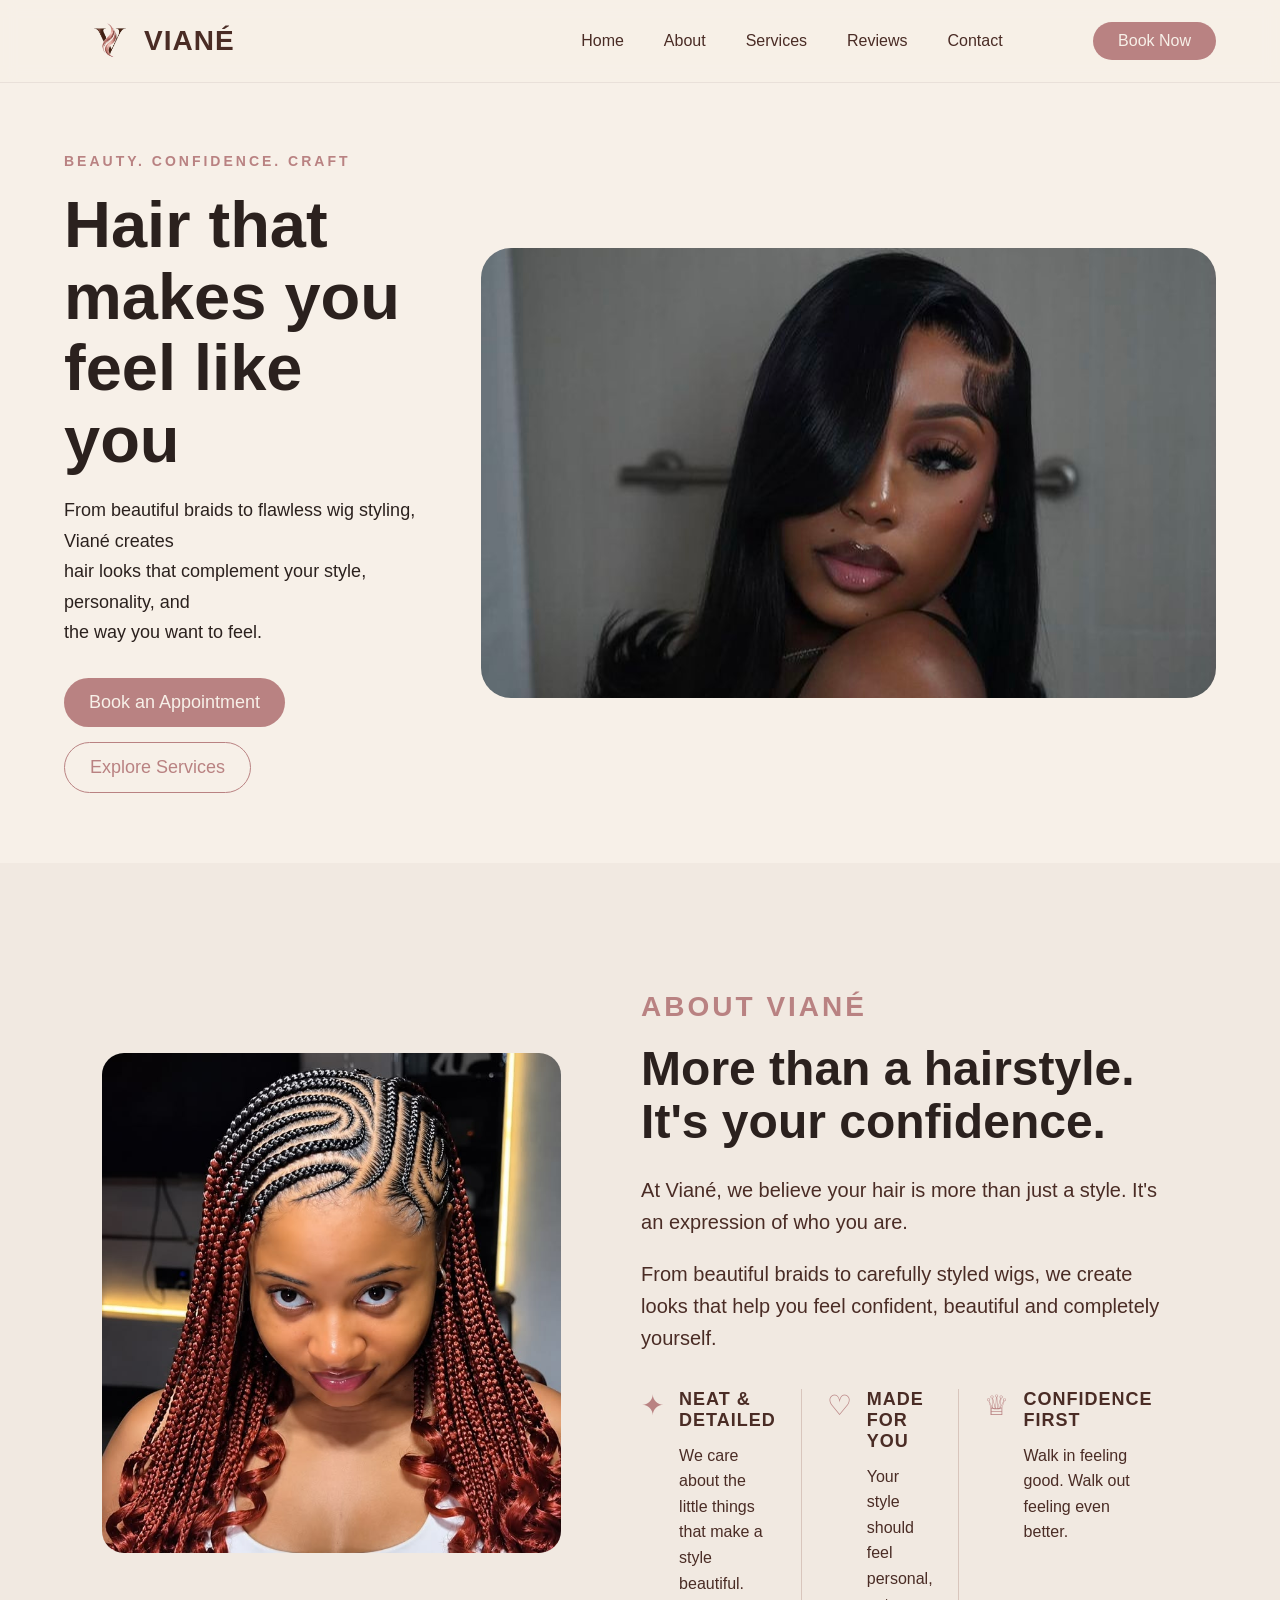
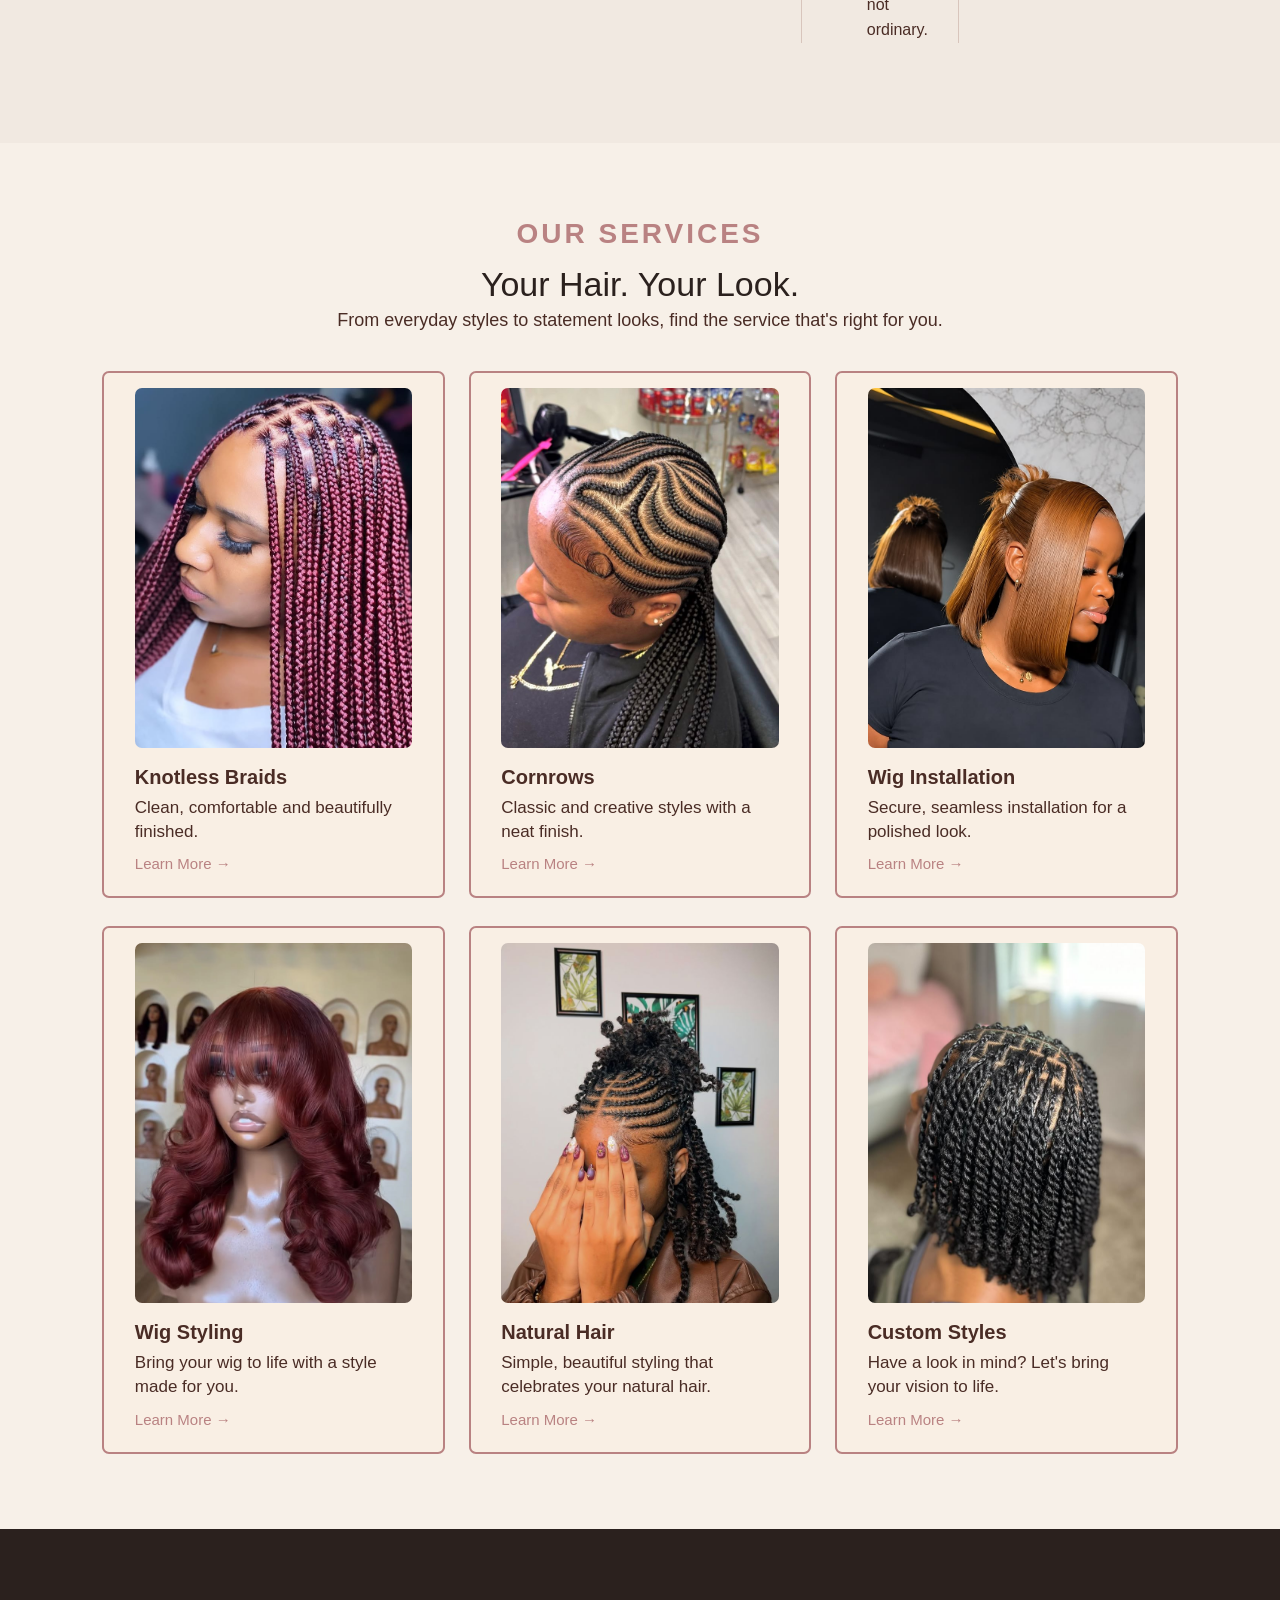
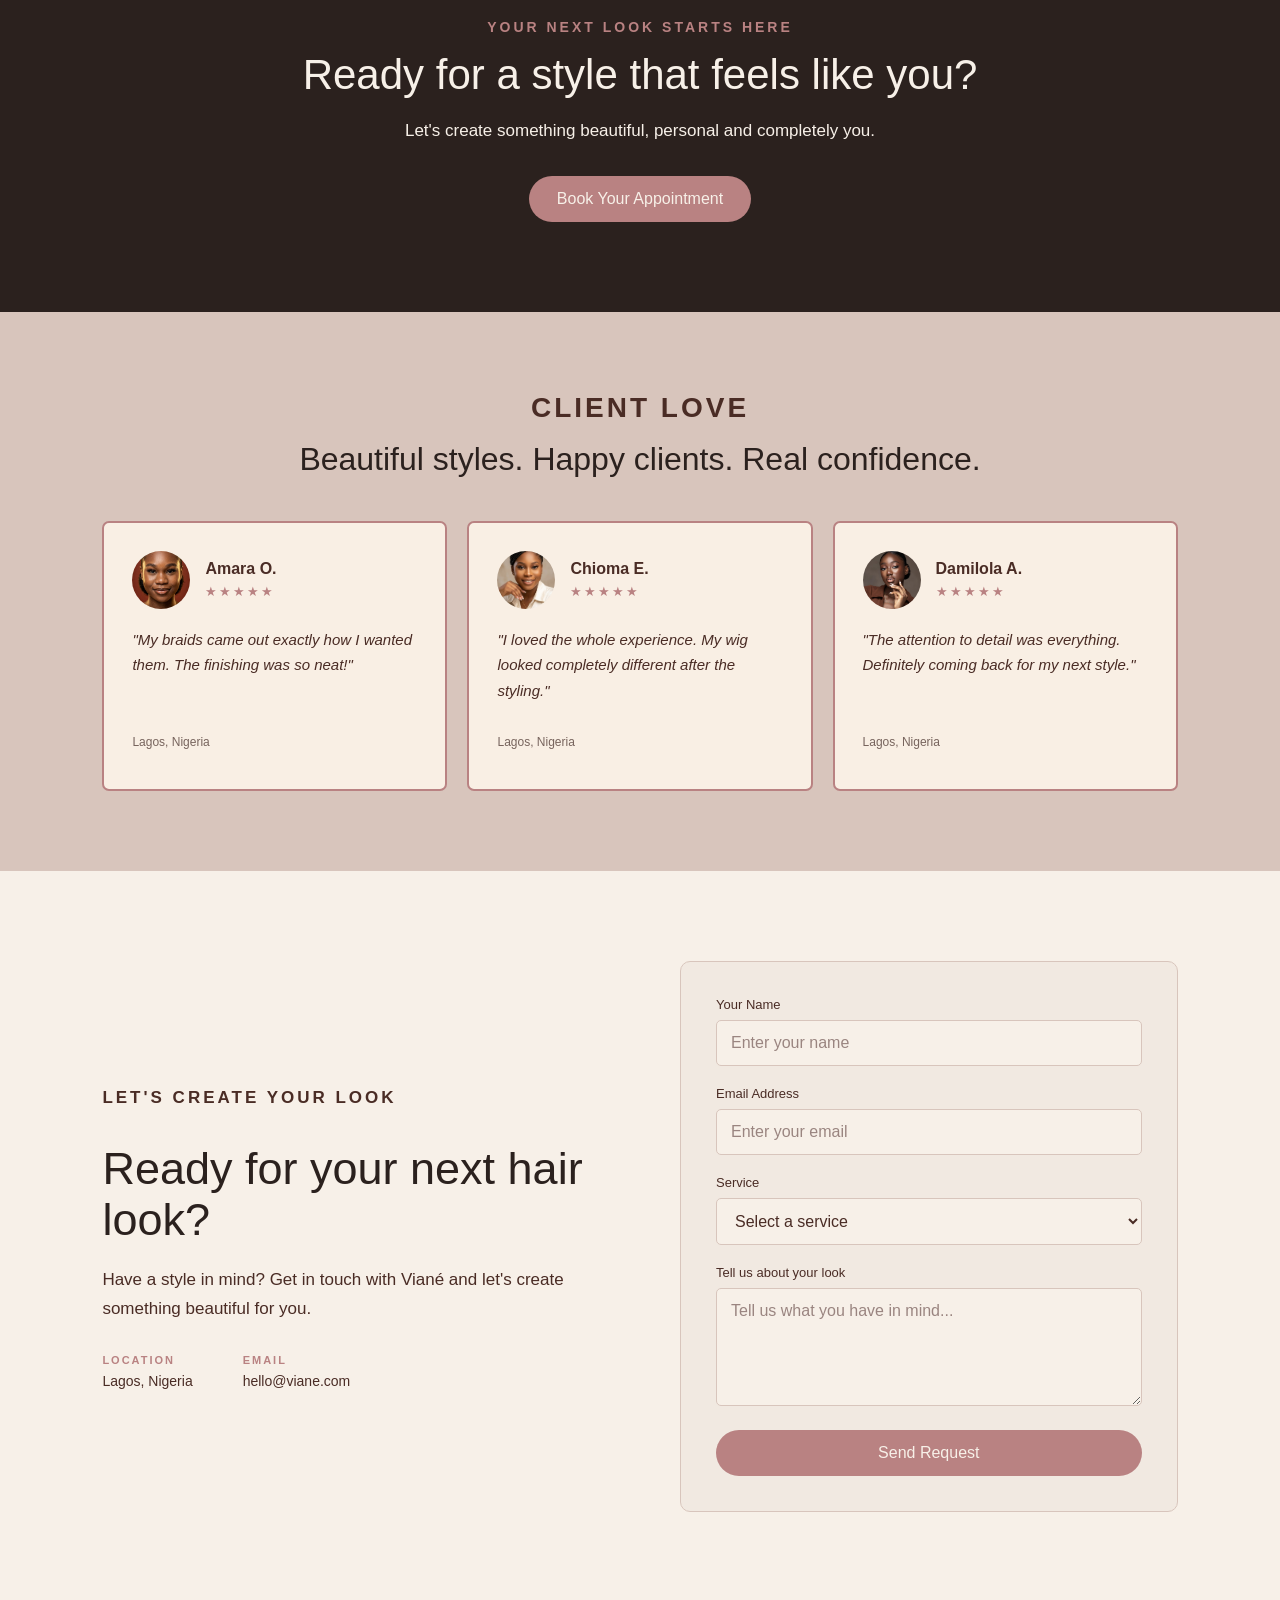
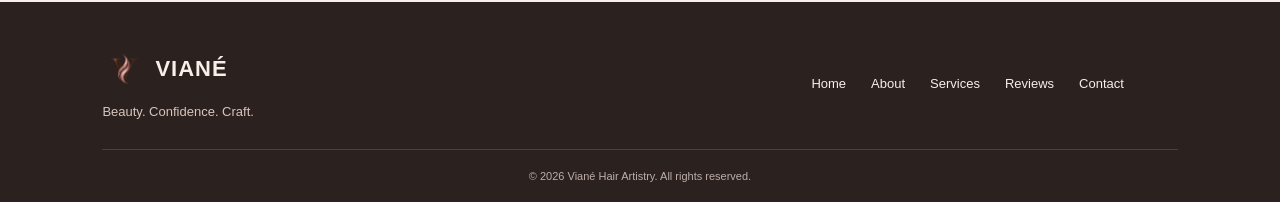
==== Viane_landing_page/index.html @ e3d889e2 "first commit" ====
<!DOCTYPE html>
<html lang="en">

<head>
    <meta charset="UTF-8">
    <meta name="viewport" content="width=device-width, initial-scale=1.0">

    <title>VIANÉ HAIR ARTISTRY</title>

    <link rel="stylesheet" href="style.css">
    <link rel="icon" href="Viane_logo.png" type="image/png">
</head>

<body>

    <!-- ================= HEADER ================= -->

    <header>
        <nav>

            <a href="#home" class="brand">
                <img src="Viane-logo.png" alt="Viané logo">
                <strong id="wordmark">VIANÉ</strong>
            </a>

            <ul class="nav-links">
                <li><a href="#home">Home</a></li>
                <li><a href="#about">About</a></li>
                <li><a href="#services">Services</a></li>
                <li><a href="#reviews">Reviews</a></li>
                <li><a href="#contact">Contact</a></li>
            </ul>

            <a href="#contact" class="Cta">Book Now</a>

        </nav>
    </header>


    <main>

        <!-- ================= HERO ================= -->

        <section id="home" class="hero">

            <div class="hero-content">

                <p class="eyebrow">
                    BEAUTY. CONFIDENCE. CRAFT
                </p>

                <h1>
                    Hair that makes you feel like you
                </h1>

                <p>
                    From beautiful braids to flawless wig styling, Viané creates
                    <br>
                    hair looks that complement your style, personality, and
                    <br>
                    the way you want to feel.
                </p>

                <div class="hero-buttons">

                    <a href="#contact" class="hero-btn">
                        Book an Appointment
                    </a>

                    <a href="#services" class="hero-btn-secondary">
                        Explore Services
                    </a>

                </div>

            </div>


            <div class="hero-image">

                <img
                    src="hero.jpg"
                    alt="Woman with beautifully styled hair"
                >

            </div>

        </section>


        <!-- ================= ABOUT ================= -->

        <section class="about" id="about">

            <div class="about-image">

                <img
                    src="about.jpg"
                    alt="Viané hair styling"
                >

            </div>


            <div class="about-content">

                <p class="about-label">
                    ABOUT VIANÉ
                </p>

                <h2>
                    More than a hairstyle.<br>
                    It's your confidence.
                </h2>

                <p>
                    At Viané, we believe your hair is more than just a style.
                    It's an expression of who you are.
                </p>

                <p>
                    From beautiful braids to carefully styled wigs, we create
                    looks that help you feel confident, beautiful and completely
                    yourself.
                </p>


                <div class="about-features">

                    <div class="about-feature">

                        <div class="feature-icon">
                            ✦
                        </div>

                        <div>
                            <h4>NEAT & DETAILED</h4>

                            <p>
                                We care about the little things that make a style beautiful.
                            </p>
                        </div>

                    </div>


                    <div class="about-feature">

                        <div class="feature-icon">
                            ♡
                        </div>

                        <div>
                            <h4>MADE FOR YOU</h4>

                            <p>
                                Your style should feel personal, not ordinary.
                            </p>
                        </div>

                    </div>


                    <div class="about-feature">

                        <div class="feature-icon">
                            ♕
                        </div>

                        <div>
                            <h4>CONFIDENCE FIRST</h4>

                            <p>
                                Walk in feeling good. Walk out feeling even better.
                            </p>
                        </div>

                    </div>

                </div>

            </div>

        </section>


        <!-- ================= SERVICES ================= -->

        <section class="services" id="services">

            <div class="service-heading">

                <p class="service-label">
                    OUR SERVICES
                </p>

                <h2>
                    Your Hair. Your Look.
                </h2>

                <p>
                    From everyday styles to statement looks, find the service
                    that's right for you.
                </p>

            </div>


            <div class="services-container">


                <!-- KNOTLESS -->

                <article class="service-card">

                    <img
                        src="knotless.jpg"
                        alt="Knotless braids"
                    >

                    <div class="service-content">

                        <h3>
                            Knotless Braids
                        </h3>

                        <p>
                            Clean, comfortable and beautifully finished.
                        </p>

                        <a href="#contact">
                            Learn More →
                        </a>

                    </div>

                </article>


                <!-- CORNROWS -->

                <article class="service-card">

                    <img
                        src="cornrows.jpg"
                        alt="Cornrows"
                    >

                    <div class="service-content">

                        <h3>
                            Cornrows
                        </h3>

                        <p>
                            Classic and creative styles with a neat finish.
                        </p>

                        <a href="#contact">
                            Learn More →
                        </a>

                    </div>

                </article>


                <!-- WIG INSTALLATION -->

                <article class="service-card">

                    <img
                        src="wiginstall.jpg"
                        alt="Wig installation"
                    >

                    <div class="service-content">

                        <h3>
                            Wig Installation
                        </h3>

                        <p>
                            Secure, seamless installation for a polished look.
                        </p>

                        <a href="#contact">
                            Learn More →
                        </a>

                    </div>

                </article>


                <!-- WIG STYLING -->

                <article class="service-card">

                    <img
                        src="wigstyling.jpg"
                        alt="Wig styling"
                    >

                    <div class="service-content">

                        <h3>
                            Wig Styling
                        </h3>

                        <p>
                            Bring your wig to life with a style made for you.
                        </p>

                        <a href="#contact">
                            Learn More →
                        </a>

                    </div>

                </article>


                <!-- NATURAL HAIR -->

                <article class="service-card">

                    <img
                        src="natural-hair.jpg"
                        alt="Natural hair"
                    >

                    <div class="service-content">

                        <h3>
                            Natural Hair
                        </h3>

                        <p>
                            Simple, beautiful styling that celebrates your natural hair.
                        </p>

                        <a href="#contact">
                            Learn More →
                        </a>

                    </div>

                </article>


                <!-- CUSTOM STYLES -->

                <article class="service-card">

                    <img
                        src="custom-styles.jpg"
                        alt="Custom hairstyle"
                    >

                    <div class="service-content">

                        <h3>
                            Custom Styles
                        </h3>

                        <p>
                            Have a look in mind? Let's bring your vision to life.
                        </p>

                        <a href="#contact">
                            Learn More →
                        </a>

                    </div>

                </article>

            </div>

        </section>


        <!-- ================= CTA BANNER ================= -->

        <section class="cta-banner">

            <div class="cta-content">

                <p class="cta-label">
                    YOUR NEXT LOOK STARTS HERE
                </p>

                <h2>
                    Ready for a style that feels like you?
                </h2>

                <p>
                    Let's create something beautiful, personal and completely you.
                </p>

                <a href="#contact" class="cta-banner-btn">
                    Book Your Appointment
                </a>

            </div>

        </section>


        <!-- ================= REVIEWS ================= -->

        <section class="reviews" id="reviews">

            <div class="reviews-heading">

                <p class="reviews-label">
                    CLIENT LOVE
                </p>

                <h2>
                    Beautiful styles. Happy clients. Real confidence.
                </h2>

            </div>


            <div class="reviews-container">


                <!-- REVIEW ONE -->

                <article class="review-card">

                    <div class="review-top">

                        <div class="review-avatar">

                            <img
                                src="amara.jpg"
                                alt="Client portrait"
                            >

                        </div>

                        <div>

                            <h4>
                                Amara O.
                            </h4>

                            <p
                                class="stars"
                                aria-label="5 out of 5 stars"
                            >
                                ★★★★★
                            </p>

                        </div>

                    </div>

                    <blockquote class="review-text">
                        "My braids came out exactly how I wanted them.
                        The finishing was so neat!"
                    </blockquote>

                    <p class="review-location">
                        Lagos, Nigeria
                    </p>

                </article>


                <!-- REVIEW TWO -->

                <article class="review-card">

                    <div class="review-top">

                        <div class="review-avatar">

                            <img
                                src="chioma.jpg"
                                alt="Client portrait"
                            >

                        </div>

                        <div>

                            <h4>
                                Chioma E.
                            </h4>

                            <p
                                class="stars"
                                aria-label="5 out of 5 stars"
                            >
                                ★★★★★
                            </p>

                        </div>

                    </div>

                    <blockquote class="review-text">
                        "I loved the whole experience. My wig looked
                        completely different after the styling."
                    </blockquote>

                    <p class="review-location">
                        Lagos, Nigeria
                    </p>

                </article>


                <!-- REVIEW THREE -->

                <article class="review-card">

                    <div class="review-top">

                        <div class="review-avatar">

                            <img
                                src="damiilola.jpg"
                                alt="Client portrait"
                            >

                        </div>

                        <div>

                            <h4>
                                Damilola A.
                            </h4>

                            <p
                                class="stars"
                                aria-label="5 out of 5 stars"
                            >
                                ★★★★★
                            </p>

                        </div>

                    </div>

                    <blockquote class="review-text">
                        "The attention to detail was everything.
                        Definitely coming back for my next style."
                    </blockquote>

                    <p class="review-location">
                        Lagos, Nigeria
                    </p>

                </article>

            </div>

        </section>


        <!-- ================= CONTACT ================= -->

        <section class="contact" id="contact">

            <div class="contact-container">


                <div class="contact-content">

                    <p class="contact-label">
                        LET'S CREATE YOUR LOOK
                    </p>

                    <h2>
                        Ready for your next hair look?
                    </h2>

                    <p>
                        Have a style in mind? Get in touch with Viané
                        and let's create something beautiful for you.
                    </p>


                    <div class="contact-details">

                        <div>
                            <h4>
                                LOCATION
                            </h4>

                            <p>
                                Lagos, Nigeria
                            </p>
                        </div>


                        <div>
                            <h4>
                                EMAIL
                            </h4>

                            <p>
                                hello@viane.com
                            </p>
                        </div>

                    </div>

                </div>


                <!-- Visual contact form -->

                <form class="contact-form" action="#" method="post">

                    <div class="form-group">

                        <label for="name">
                            Your Name
                        </label>

                        <input
                            type="text"
                            id="name"
                            name="name"
                            placeholder="Enter your name"
                            required
                        >

                    </div>


                    <div class="form-group">

                        <label for="email">
                            Email Address
                        </label>

                        <input
                            type="email"
                            id="email"
                            name="email"
                            placeholder="Enter your email"
                            required
                        >

                    </div>


                    <div class="form-group">

                        <label for="service">
                            Service
                        </label>

                        <select id="service" name="service">

                            <option value="">
                                Select a service
                            </option>

                            <option value="knotless">
                                Knotless Braids
                            </option>

                            <option value="cornrows">
                                Cornrows
                            </option>

                            <option value="wig-installation">
                                Wig Installation
                            </option>

                            <option value="wig-styling">
                                Wig Styling
                            </option>

                            <option value="natural-hair">
                                Natural Hair
                            </option>

                            <option value="custom-styles">
                                Custom Styles
                            </option>

                        </select>

                    </div>


                    <div class="form-group">

                        <label for="message">
                            Tell us about your look
                        </label>

                        <textarea
                            id="message"
                            name="message"
                            rows="5"
                            placeholder="Tell us what you have in mind..."
                        ></textarea>

                    </div>


                    <button type="submit" class="contact-btn">
                        Send Request
                    </button>

                </form>

            </div>

        </section>

    </main>


    <!-- ================= FOOTER ================= -->

    <footer class="site-footer">

        <div class="footer-container">


            <div class="footer-brand">

                <a href="#home">
                    <img
                        src="Viane-logo.png"
                        alt="Viané logo"
                    >

                    <strong>
                        VIANÉ
                    </strong>
                </a>

                <p>
                    Beauty. Confidence. Craft.
                </p>

            </div>


            <nav
                class="footer-navigation"
                aria-label="Footer navigation"
            >

                <ul>

                    <li>
                        <a href="#home">
                            Home
                        </a>
                    </li>

                    <li>
                        <a href="#about">
                            About
                        </a>
                    </li>

                    <li>
                        <a href="#services">
                            Services
                        </a>
                    </li>

                    <li>
                        <a href="#reviews">
                            Reviews
                        </a>
                    </li>

                    <li>
                        <a href="#contact">
                            Contact
                        </a>
                    </li>

                </ul>

            </nav>

        </div>


        <p class="copyright">
            © 2026 Viané Hair Artistry. All rights reserved.
        </p>

    </footer>

</body>

</html>
---- Viane_landing_page/style.css ----
/* =========================================================
   VIANÉ HAIR ARTISTRY
   Main stylesheet
   ========================================================= */


/* ================= ROOT VARIABLES ================= */

:root {

    --primary-color: #2B211E;
    --secondary-color: #B98282;
    --background-color: #F7F0E8;
    --text: #4A2C25;
    --white: #FFFFFF;

    --light-section: #F1E9E1;
    --card-background: #F9EFE4;
    --border-color: #D8C5BC;

}


/* ================= GENERAL ================= */

* {
    box-sizing: border-box;
}

html {
    scroll-behavior: smooth;
}

body {

    margin: 0;

    background-color: var(--background-color);

    color: var(--text);

    font-family: Arial, Helvetica, sans-serif;

    overflow-x: hidden;
}

img {
    max-width: 100%;
}

a {
    transition:
        color 0.3s ease,
        background-color 0.3s ease,
        border-color 0.3s ease,
        transform 0.3s ease;
}

button,
input,
textarea,
select {
    font: inherit;
}


/* ================= HEADER ================= */

header {

    background-color: rgba(247, 240, 232, 0.96);

    position: sticky;

    top: 0;

    z-index: 1000;

    border-bottom: 1px solid rgba(74, 44, 37, 0.08);

    backdrop-filter: blur(8px);
}

nav {

    display: flex;

    align-items: center;

    justify-content: space-between;

    padding: 15px 5%;

    gap: 30px;
}

.brand {

    display: flex;

    flex: 1.5;

    margin-left: 20px;

    align-items: center;

    gap: 8px;

    text-decoration: none;
}

.brand img {

    width: 52px;

    height: auto;

    display: block;
}

#wordmark {

    color: var(--text);

    font-size: 28px;

    letter-spacing: 1px;
}

.nav-links {

    display: flex;

    flex: 2;

    justify-content: center;

    margin: 0;

    padding: 0;

    gap: 40px;

    list-style: none;
}

.nav-links a {

    text-decoration: none;

    color: var(--text);

    font-size: 16px;

    position: relative;
}

/* Small line underneath navigation links */

.nav-links a::after {

    content: "";

    position: absolute;

    left: 0;

    bottom: -6px;

    width: 0;

    height: 1.5px;

    background-color: var(--secondary-color);

    transition: width 0.3s ease;
}

.nav-links a:hover::after {
    width: 100%;
}

.nav-links a:hover {
    color: var(--secondary-color);
}

.Cta {

    padding: 10px 25px;

    border-radius: 20px;

    background-color: var(--secondary-color);

    font-size: 16px;

    color: var(--background-color);

    text-decoration: none;

    white-space: nowrap;
}

.Cta:hover {

    background-color: var(--primary-color);

    transform: translateY(-2px);
}


/* ================= HERO ================= */

.hero {

    display: flex;

    min-height: 65vh;

    align-items: center;

    justify-content: space-between;

    gap: 50px;

    padding: 70px 5%;
}

.hero-content {

    flex: 1;

    max-width: 600px;

    animation: fadeUp 0.9s ease both;
}

.eyebrow {

    color: var(--secondary-color);

    font-size: 14px;

    font-weight: bold;

    letter-spacing: 3px;

    margin: 0 0 20px;
}

.hero h1 {

    color: var(--primary-color);

    font-size: 65px;

    line-height: 1.1;

    margin: 0 0 20px;

    font-weight: 600;
}

.hero-content > p:not(.eyebrow) {

    color: var(--primary-color);

    font-size: 18px;

    line-height: 1.7;

    margin-bottom: 30px;
}

.hero-buttons {

    display: flex;

    gap: 15px;

    font-size: 18px;

    flex-wrap: wrap;
}

.hero-btn {

    padding: 14px 25px;

    background-color: var(--secondary-color);

    color: var(--background-color);

    text-decoration: none;

    border-radius: 30px;
}

.hero-btn:hover {

    background-color: var(--primary-color);

    transform: translateY(-3px);
}

.hero-btn-secondary {

    background-color: transparent;

    text-decoration: none;

    color: var(--secondary-color);

    border: 1.5px solid var(--secondary-color);

    padding: 14px 25px;

    border-radius: 30px;
}

.hero-btn-secondary:hover {

    background-color: var(--secondary-color);

    color: var(--background-color);

    transform: translateY(-3px);
}

.hero-image {

    display: flex;

    flex: 2;

    justify-content: center;

    animation: fadeIn 1s ease both;
}

.hero-image img {

    display: block;

    width: 100%;

    max-width: 750px;

    height: 450px;

    object-fit: cover;

    border-radius: 30px;

    transition: transform 0.5s ease;
}

.hero-image img:hover {
    transform: scale(1.015);
}


/* ================= ABOUT ================= */

.about {

    display: flex;

    align-items: center;

    gap: 80px;

    padding: 100px 8%;

    background-color: var(--light-section);
}

.about-image {

    flex: 1;

    animation: fadeLeft 0.9s ease both;
}

.about-content {

    flex: 1;

    animation: fadeRight 0.9s ease both;
}

.about-image img {

    width: 100%;

    height: 500px;

    border-radius: 22px;

    object-fit: cover;

    object-position: center 12%;

    display: block;
}

.about-label {

    color: var(--secondary-color);

    font-size: 28px;

    letter-spacing: 3px;

    font-weight: 600;

    margin-bottom: 20px;
}

.about-content h2 {

    color: var(--primary-color);

    font-size: 48px;

    line-height: 1.1;

    margin: 0 0 25px;
}

.about-content p:not(.about-label) {

    color: var(--text);

    font-size: 20px;

    line-height: 1.6;

    margin-bottom: 18px;

    max-width: 520px;
}

.about-features {

    display: flex;

    margin-top: 35px;
}

.about-feature {

    flex: 1;

    display: flex;

    gap: 15px;

    padding: 0 25px;

    border-left: 1px solid var(--border-color);
}

.about-feature:first-child {

    border-left: none;

    padding-left: 0;
}

.feature-icon {

    color: var(--secondary-color);

    font-size: 28px;

    flex-shrink: 0;
}

.about-feature h4 {

    color: var(--text);

    font-size: 18px;

    letter-spacing: 1px;

    margin: 0 0 12px;
}

.about-feature p {

    font-size: 16px !important;

    line-height: 1.6 !important;

    margin: 0 !important;
}


/* ================= SERVICES ================= */

.services {

    padding: 75px 8%;

    background-color: var(--background-color);
}

.service-heading {

    margin-bottom: 20px;

    text-align: center;
}

.service-label {

    color: var(--secondary-color);

    font-size: 28px;

    letter-spacing: 3px;

    font-weight: 600;

    margin: 0 0 15px;
}

.service-heading h2 {

    color: var(--primary-color);

    font-size: 34px;

    font-weight: 400;

    margin: 5px 0 6px;
}

.service-heading > p:last-child {

    color: var(--text);

    font-size: 18px;

    margin: 0 0 5px;
}

.services-container {

    display: grid;

    grid-template-columns: repeat(3, 1fr);

    gap: 28px 24px;

    margin-top: 40px;
}

.service-card {

    display: flex;

    flex-direction: column;

    align-items: center;

    gap: 18px;

    padding: 15px;

    min-height: 20vh;

    border: 2px solid var(--secondary-color);

    border-radius: 7px;

    background-color: var(--card-background);

    transition:
        transform 0.35s ease,
        box-shadow 0.35s ease;
}

.service-card:hover {

    transform: translateY(-7px);

    box-shadow: 0 15px 30px rgba(74, 44, 37, 0.10);
}

.service-card img {

    width: 90%;

    height: 40vh;

    object-fit: cover;

    border-radius: 7px;

    flex-shrink: 0;

    transition: transform 0.4s ease;
}

.service-card:hover img {
    transform: scale(1.02);
}

.service-content {

    flex: 1;

    width: 90%;

    padding-bottom: 8px;
}

.service-content h3 {

    color: var(--text);

    font-size: 20px;

    margin: 0 0 7px;
}

.service-content p {

    color: var(--text);

    font-size: 17px;

    line-height: 1.4;

    margin: 0 0 12px;
}

.service-content a {

    color: var(--secondary-color);

    font-size: 15px;

    text-decoration: none;
}

.service-content a:hover {

    color: var(--primary-color);

    padding-left: 4px;
}


/* ================= CTA BANNER ================= */

.cta-banner {

    padding: 90px 8%;

    background-color: var(--primary-color);

    text-align: center;

    color: var(--background-color);
}

.cta-content {

    max-width: 750px;

    margin: auto;

    animation: fadeUp 0.8s ease both;
}

.cta-label {

    color: var(--secondary-color);

    font-size: 14px;

    font-weight: 600;

    letter-spacing: 3px;

    margin: 0 0 15px;
}

.cta-banner h2 {

    font-size: 42px;

    line-height: 1.2;

    font-weight: 400;

    margin: 0 0 15px;
}

.cta-banner p:not(.cta-label) {

    font-size: 17px;

    line-height: 1.7;

    margin-bottom: 30px;
}

.cta-banner-btn {

    display: inline-block;

    padding: 14px 28px;

    border-radius: 30px;

    background-color: var(--secondary-color);

    color: var(--background-color);

    text-decoration: none;
}

.cta-banner-btn:hover {

    background-color: var(--background-color);

    color: var(--primary-color);

    transform: translateY(-3px);
}


/* ================= REVIEWS ================= */

.reviews {

    padding: 80px 8%;

    background-color: #D8C5BC;
}

.reviews-heading {

    margin-bottom: 20px;

    text-align: center;
}

.reviews-label {

    color: var(--text);

    font-size: 28px;

    letter-spacing: 3px;

    font-weight: 600;

    margin: 0 0 15px;
}

.reviews-heading h2 {

    color: var(--primary-color);

    font-size: 32px;

    font-weight: 400;

    margin: 5px auto;

    max-width: 700px;

    line-height: 1.3;
}

.reviews-container {

    display: grid;

    grid-template-columns: repeat(3, 1fr);

    gap: 28px 20px;

    margin-top: 40px;
}

.review-card {

    display: flex;

    flex-direction: column;

    padding: 28px;

    min-height: 270px;

    border: 2px solid var(--secondary-color);

    border-radius: 7px;

    background-color: var(--card-background);

    transition:
        transform 0.35s ease,
        box-shadow 0.35s ease;
}

.review-card:hover {

    transform: translateY(-6px);

    box-shadow: 0 15px 30px rgba(74, 44, 37, 0.10);
}

.review-top {

    display: flex;

    align-items: center;

    gap: 15px;

    margin-bottom: 18px;
}

.review-avatar img {

    width: 58px;

    height: 58px;

    border-radius: 50%;

    object-fit: cover;

    display: block;
}

.review-top h4 {

    margin: 0 0 6px;

    color: var(--text);

    font-size: 16px;
}

.stars {

    color: var(--secondary-color);

    font-size: 13px;

    letter-spacing: 2px;

    margin: 0;
}

.review-text {

    color: var(--text);

    font-size: 15px;

    line-height: 1.7;

    margin: 0 0 20px;

    font-style: italic;
}

.review-location {

    color: #77645D;

    font-size: 12px;

    margin-top: auto;
}


/* ================= CONTACT ================= */

.contact {

    padding: 90px 8%;

    background-color: var(--background-color);
}

.contact-container {

    display: grid;

    grid-template-columns: 1fr 1fr;

    gap: 80px;

    align-items: center;

    max-width: 1200px;

    margin: 0 auto;
}

.contact-content {

    animation: fadeLeft 0.8s ease both;
}

.contact-label {

    color: var(--secondary-color);

    font-size: 14px;

    letter-spacing: 3px;

    font-weight: 600;

    margin: 0 0 15px;
}

.contact-content h2 {

    color: var(--primary-color);

    font-size: 45px;

    line-height: 1.15;

    font-weight: 400;

    margin: 0 0 20px;
}

.contact-content > p {

    color: var(--text);

    font-size: 17px;

    line-height: 1.7;

    max-width: 500px;

    margin-bottom: 30px;
}

.contact-details {

    display: flex;

    gap: 50px;

    margin-top: 30px;
}

.contact-details h4 {

    color: var(--secondary-color);

    font-size: 11px;

    letter-spacing: 2px;

    margin: 0 0 7px;
}

.contact-details p {

    color: var(--text);

    font-size: 14px;

    margin: 0;
}


/* ================= CONTACT FORM ================= */

.contact-form {

    padding: 35px;

    background-color: var(--light-section);

    border: 1px solid var(--border-color);

    border-radius: 10px;

    animation: fadeRight 0.8s ease both;
}

.form-group {

    margin-bottom: 20px;
}

.form-group label {

    display: block;

    color: var(--text);

    font-size: 13px;

    margin-bottom: 8px;
}

.form-group input,
.form-group select,
.form-group textarea {

    width: 100%;

    padding: 13px 14px;

    border: 1px solid var(--border-color);

    border-radius: 5px;

    background-color: var(--background-color);

    color: var(--text);

    outline: none;

    transition:
        border-color 0.3s ease,
        box-shadow 0.3s ease;

    resize: vertical;
}

.form-group input:focus,
.form-group select:focus,
.form-group textarea:focus {

    border-color: var(--secondary-color);

    box-shadow: 0 0 0 3px rgba(185, 130, 130, 0.15);
}

.form-group input::placeholder,
.form-group textarea::placeholder {

    color: #9A8580;
}

.contact-btn {

    width: 100%;

    padding: 14px;

    border: none;

    border-radius: 25px;

    background-color: var(--secondary-color);

    color: var(--background-color);

    cursor: pointer;

    transition:
        background-color 0.3s ease,
        transform 0.3s ease;
}

.contact-btn:hover {

    background-color: var(--primary-color);

    transform: translateY(-2px);
}


/* ================= FOOTER ================= */

.site-footer {

    padding: 45px 8% 20px;

    background-color: var(--primary-color);

    color: var(--background-color);
}

.footer-container {

    display: flex;

    justify-content: space-between;

    align-items: center;

    gap: 40px;

    padding-bottom: 30px;

    border-bottom: 1px solid rgba(247, 240, 232, 0.15);
}

.footer-brand > a {

    display: flex;

    align-items: center;

    gap: 8px;

    text-decoration: none;
}

.footer-brand img {

    width: 45px;

    height: auto;
}

.footer-brand strong {

    color: var(--background-color);

    font-size: 22px;

    letter-spacing: 1px;
}

.footer-brand p {

    color: #D8C5BC;

    font-size: 13px;

    margin: 12px 0 0;
}

.footer-navigation ul {

    display: flex;

    gap: 25px;

    list-style: none;

    margin: 0;

    padding: 0;
}

.footer-navigation a {

    color: var(--background-color);

    text-decoration: none;

    font-size: 13px;
}

.footer-navigation a:hover {

    color: var(--secondary-color);
}

.copyright {

    text-align: center;

    color: #BDAEA8;

    font-size: 11px;

    margin: 20px 0 0;
}


/* ================= ANIMATIONS ================= */

@keyframes fadeUp {

    from {

        opacity: 0;

        transform: translateY(25px);
    }

    to {

        opacity: 1;

        transform: translateY(0);
    }
}

@keyframes fadeIn {

    from {

        opacity: 0;
    }

    to {

        opacity: 1;
    }
}

@keyframes fadeLeft {

    from {

        opacity: 0;

        transform: translateX(-30px);
    }

    to {

        opacity: 1;

        transform: translateX(0);
    }
}

@keyframes fadeRight {

    from {

        opacity: 0;

        transform: translateX(30px);
    }

    to {

        opacity: 1;

        transform: translateX(0);
    }
}


/* ================= TABLET ================= */

@media (max-width: 1000px) {

    nav {
        gap: 20px;
    }

    .brand {
        margin-left: 0;
    }

    .nav-links {
        gap: 20px;
    }

    .nav-links a {
        font-size: 14px;
    }

    .Cta {
        padding: 9px 17px;
        font-size: 14px;
    }

    .hero {
        gap: 30px;
    }

    .hero h1 {
        font-size: 48px;
    }

    .hero-content > p:not(.eyebrow) {
        font-size: 16px;
    }

    .about {
        gap: 45px;
        padding: 75px 6%;
    }

    .about-content h2 {
        font-size: 38px;
    }

    .about-content p:not(.about-label) {
        font-size: 16px;
    }

    .about-features {
        flex-direction: column;
        gap: 20px;
    }

    .about-feature {
        border-left: none;
        padding: 0;
    }

    .services,
    .reviews,
    .contact {
        padding-left: 6%;
        padding-right: 6%;
    }

    .services-container {
        grid-template-columns: repeat(2, 1fr);
    }

    .reviews-container {
        grid-template-columns: repeat(2, 1fr);
    }

    .contact-container {
        gap: 45px;
    }

    .contact-content h2 {
        font-size: 38px;
    }

}


/* ================= MOBILE ================= */

@media (max-width: 700px) {

    /* HEADER */

    header {
        position: relative;
    }

    nav {

        flex-wrap: wrap;

        justify-content: center;

        padding: 15px 5%;
    }

    .brand {

        flex: initial;

        margin: 0;

        width: 100%;

        justify-content: center;
    }

    .brand img {
        width: 42px;
    }

    #wordmark {
        font-size: 24px;
    }

    .nav-links {

        order: 3;

        flex: initial;

        width: 100%;

        justify-content: center;

        flex-wrap: wrap;

        gap: 15px 22px;
    }

    .nav-links a {
        font-size: 13px;
    }

    .Cta {
        position: absolute;

        right: 5%;

        top: 15px;

        padding: 8px 14px;

        font-size: 12px;
    }


    /* HERO */

    .hero {

        flex-direction: column;

        align-items: stretch;

        padding: 55px 6%;

        gap: 40px;

        text-align: center;
    }

    .hero-content {
        max-width: none;
    }

    .eyebrow {
        font-size: 11px;
        letter-spacing: 2px;
    }

    .hero h1 {
        font-size: 42px;
    }

    .hero-content > p:not(.eyebrow) {
        font-size: 15px;
    }

    .hero-content > p br {
        display: none;
    }

    .hero-buttons {
        justify-content: center;
    }

    .hero-btn,
    .hero-btn-secondary {
        padding: 12px 18px;

        font-size: 14px;
    }

    .hero-image img {
        height: 380px;

        border-radius: 20px;
    }


    /* ABOUT */

    .about {

        flex-direction: column;

        gap: 45px;

        padding: 70px 6%;

        align-items: stretch;
    }

    .about-image img {
        height: 400px;
    }

    .about-label {
        font-size: 18px;

        letter-spacing: 2px;
    }

    .about-content h2 {
        font-size: 36px;
    }

    .about-content p:not(.about-label) {
        font-size: 16px;
    }

    .about-features {
        gap: 25px;
    }

    .about-feature h4 {
        font-size: 14px;
    }

    .about-feature p {
        font-size: 14px !important;
    }


    /* SERVICES */

    .services {

        padding: 65px 6%;
    }

    .service-label {
        font-size: 18px;

        letter-spacing: 2px;
    }

    .service-heading h2 {
        font-size: 30px;
    }

    .service-heading > p:last-child {
        font-size: 15px;

        line-height: 1.6;
    }

    .services-container {

        grid-template-columns: 1fr;

        gap: 20px;

        margin-top: 30px;
    }

    .service-card img {

        width: 100%;

        height: 260px;
    }

    .service-content {
        width: 100%;
    }

    .service-content h3 {
        font-size: 19px;
    }

    .service-content p {
        font-size: 15px;
    }


    /* CTA */

    .cta-banner {

        padding: 70px 6%;
    }

    .cta-banner h2 {
        font-size: 32px;
    }

    .cta-banner p:not(.cta-label) {
        font-size: 15px;
    }


    /* REVIEWS */

    .reviews {

        padding: 70px 6%;
    }

    .reviews-label {
        font-size: 18px;

        letter-spacing: 2px;
    }

    .reviews-heading h2 {
        font-size: 27px;
    }

    .reviews-container {

        grid-template-columns: 1fr;

        gap: 20px;

        margin-top: 30px;
    }

    .review-card {
        min-height: auto;

        padding: 25px;
    }


    /* CONTACT */

    .contact {

        padding: 70px 6%;
    }

    .contact-container {

        grid-template-columns: 1fr;

        gap: 45px;
    }

    .contact-content h2 {
        font-size: 36px;
    }

    .contact-content > p {
        font-size: 15px;
    }

    .contact-details {

        flex-direction: column;

        gap: 20px;
    }

    .contact-form {
        padding: 25px;
    }


    /* FOOTER */

    .site-footer {

        padding: 40px 6% 20px;
    }

    .footer-container {

        flex-direction: column;

        align-items: center;

        text-align: center;
    }

    .footer-navigation ul {

        flex-wrap: wrap;

        justify-content: center;

        gap: 15px 20px;
    }

}


/* ================= SMALL MOBILE ================= */

@media (max-width: 480px) {

    .Cta {
        display: none;
    }

    .nav-links {
        gap: 12px 15px;
    }

    .hero {
        padding-top: 45px;
    }

    .hero h1 {
        font-size: 36px;
    }

    .hero-buttons {

        flex-direction: column;

        align-items: stretch;
    }

    .hero-btn,
    .hero-btn-secondary {
        text-align: center;
    }

    .hero-image img {
        height: 330px;
    }

    .about-content h2 {
        font-size: 31px;
    }

    .about-image img {
        height: 340px;
    }

    .cta-banner h2 {
        font-size: 29px;
    }

    .contact-content h2 {
        font-size: 32px;
    }

}


/* ================= REDUCED MOTION ================= */

@media (prefers-reduced-motion: reduce) {

    html {
        scroll-behavior: auto;
    }

    *,
    *::before,
    *::after {

        animation-duration: 0.01ms !important;

        animation-iteration-count: 1 !important;

        transition-duration: 0.01ms !important;

        scroll-behavior: auto !important;
    }

}
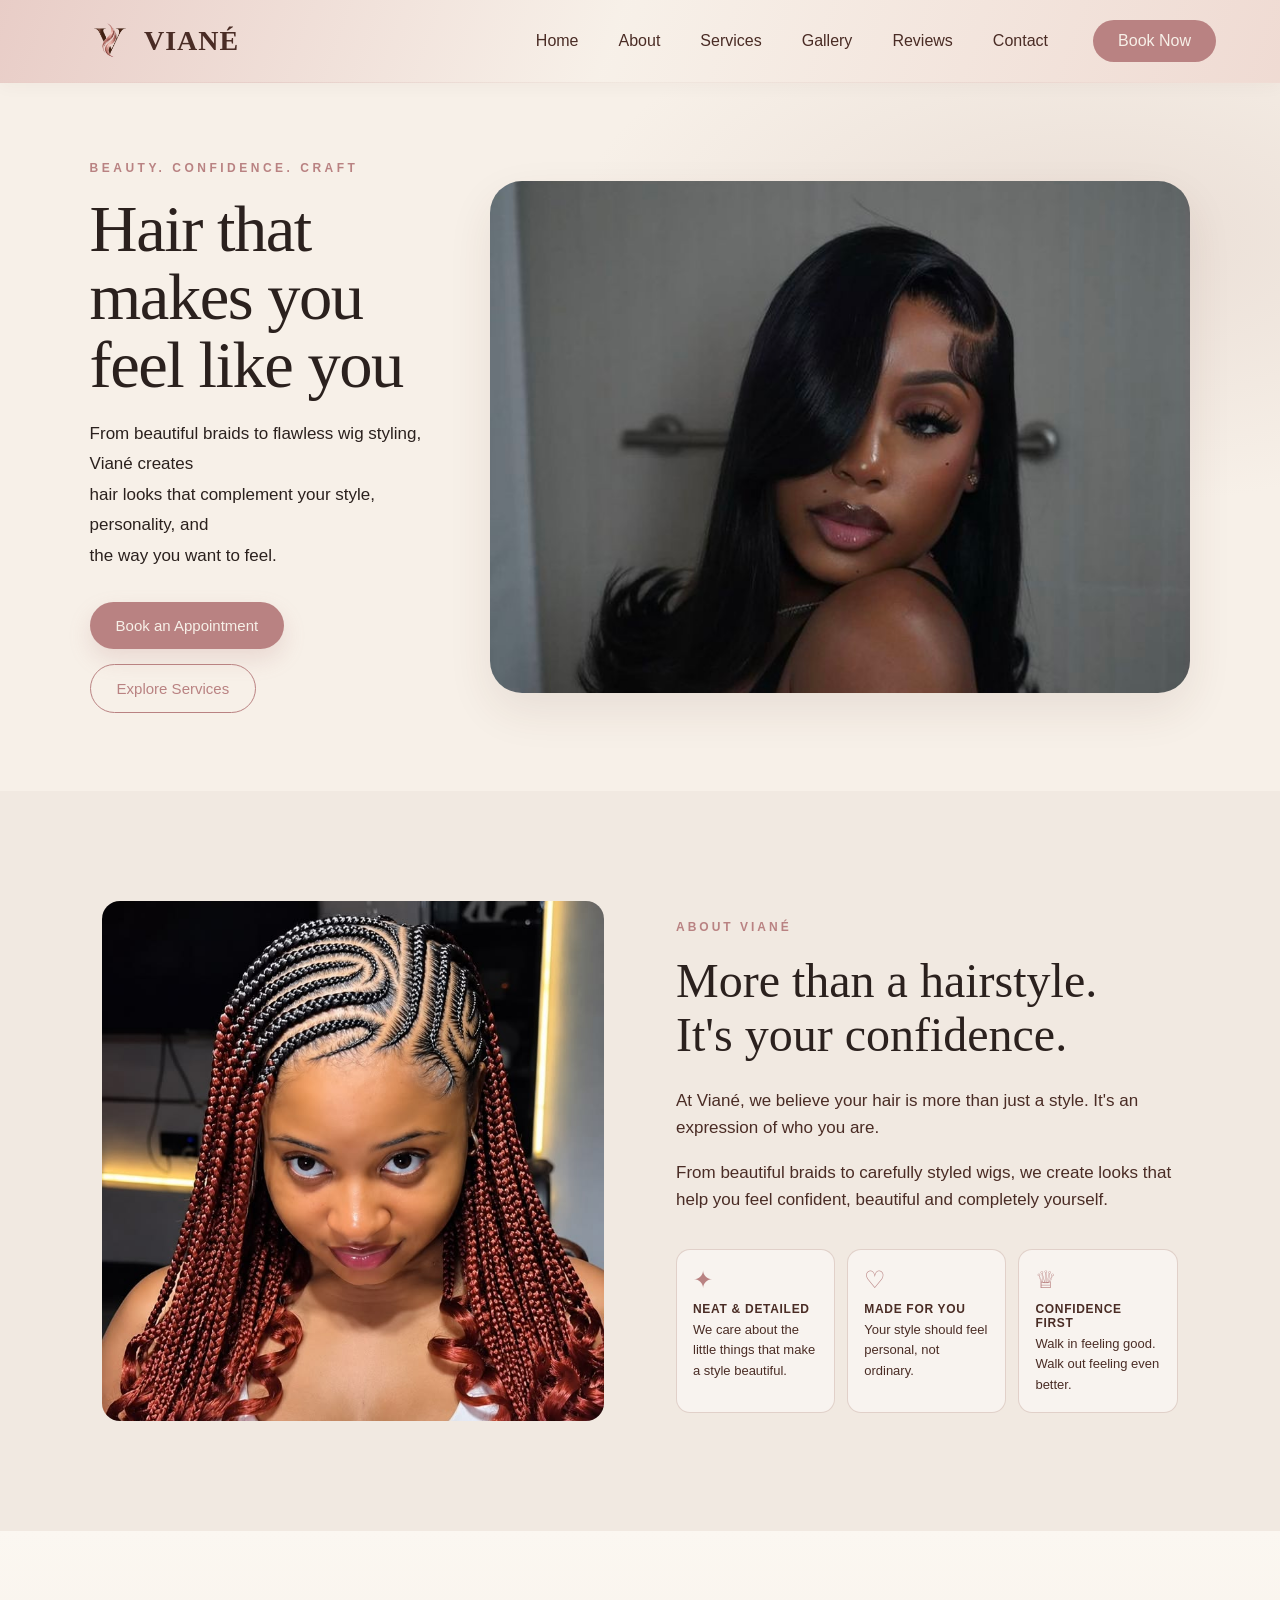
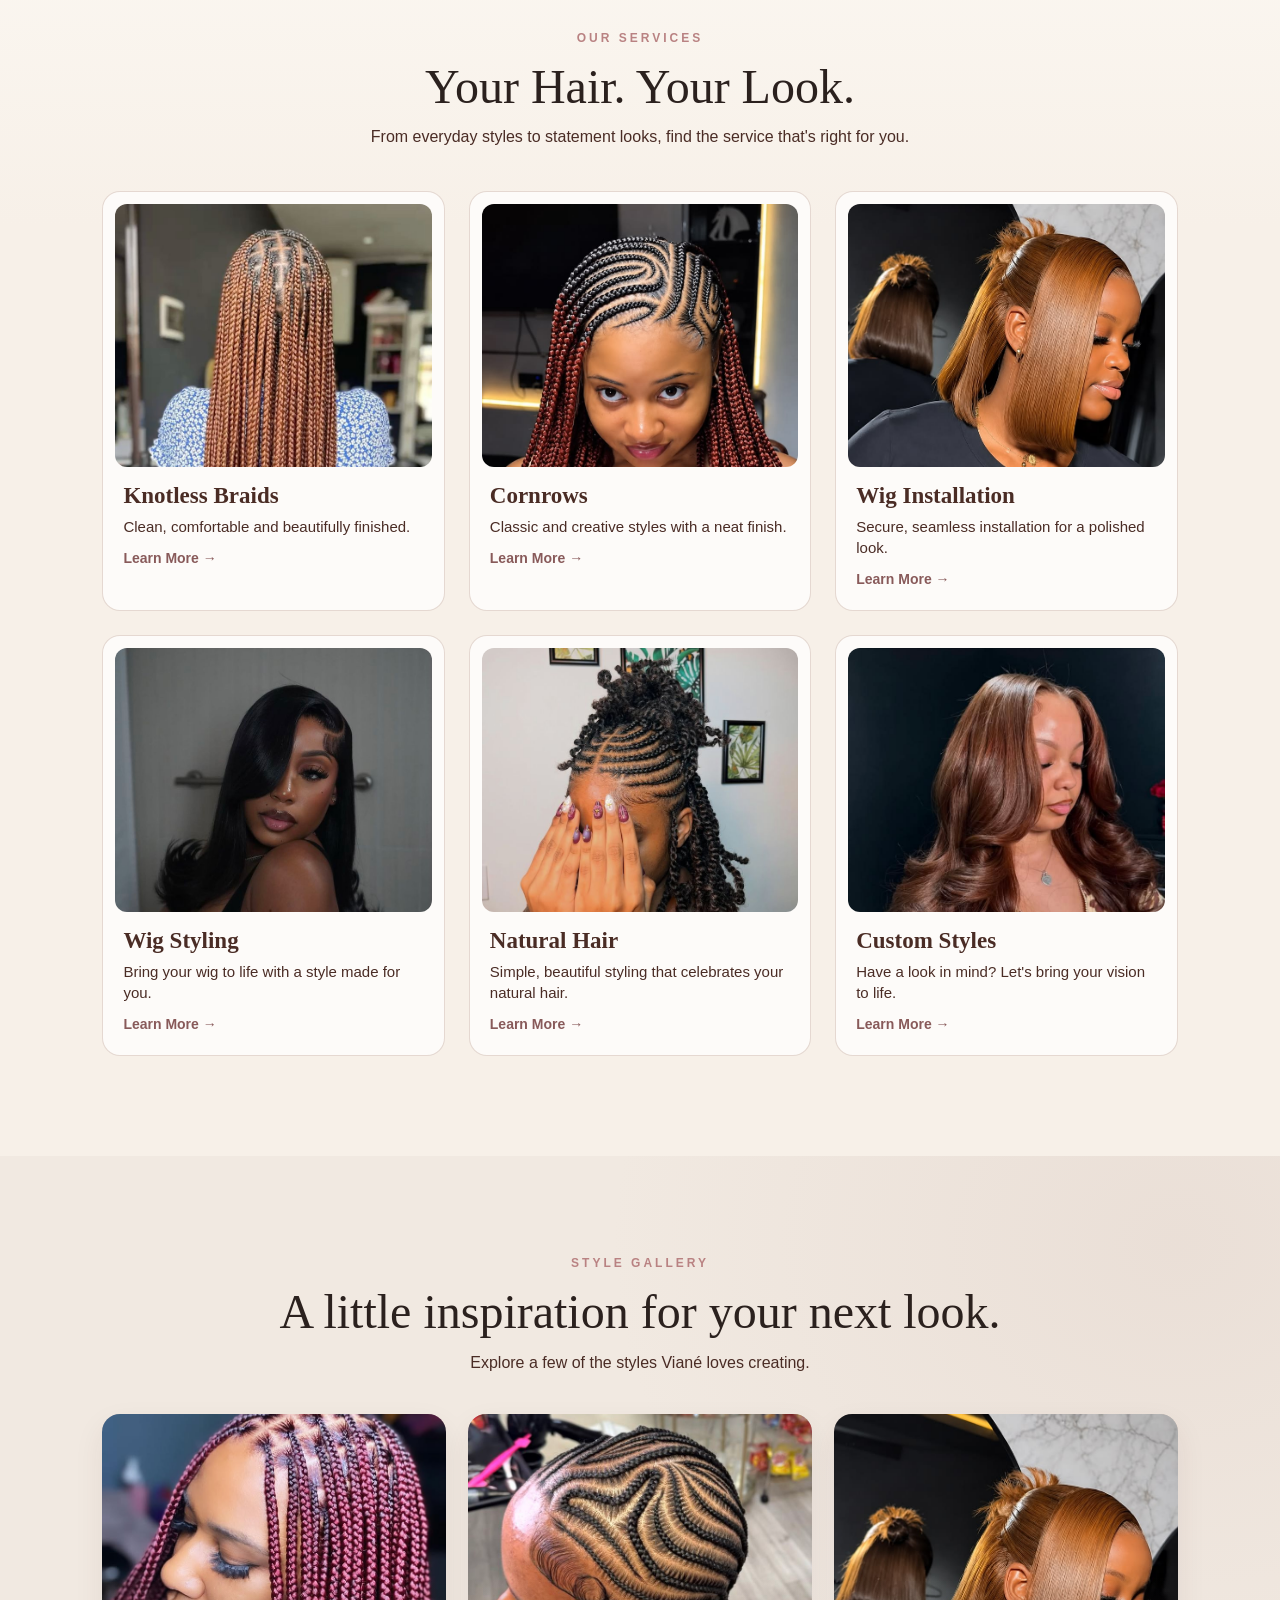
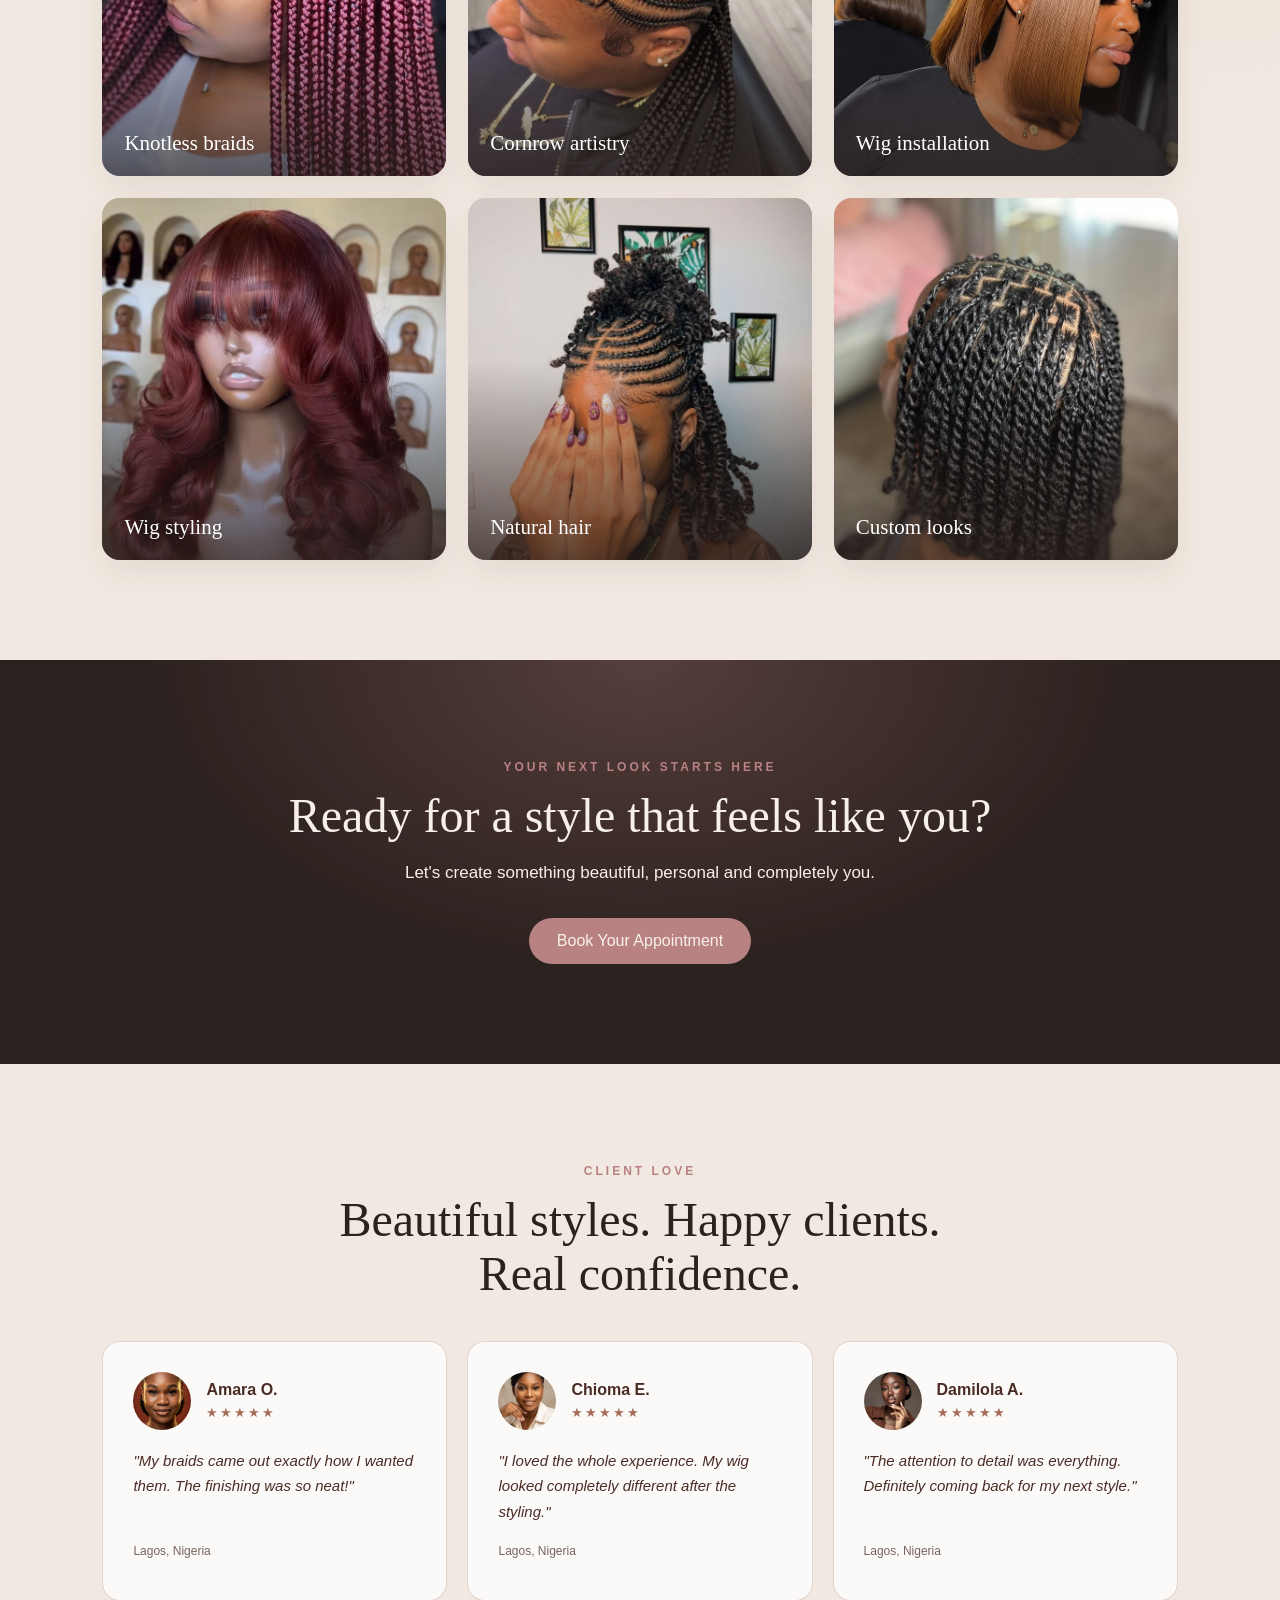
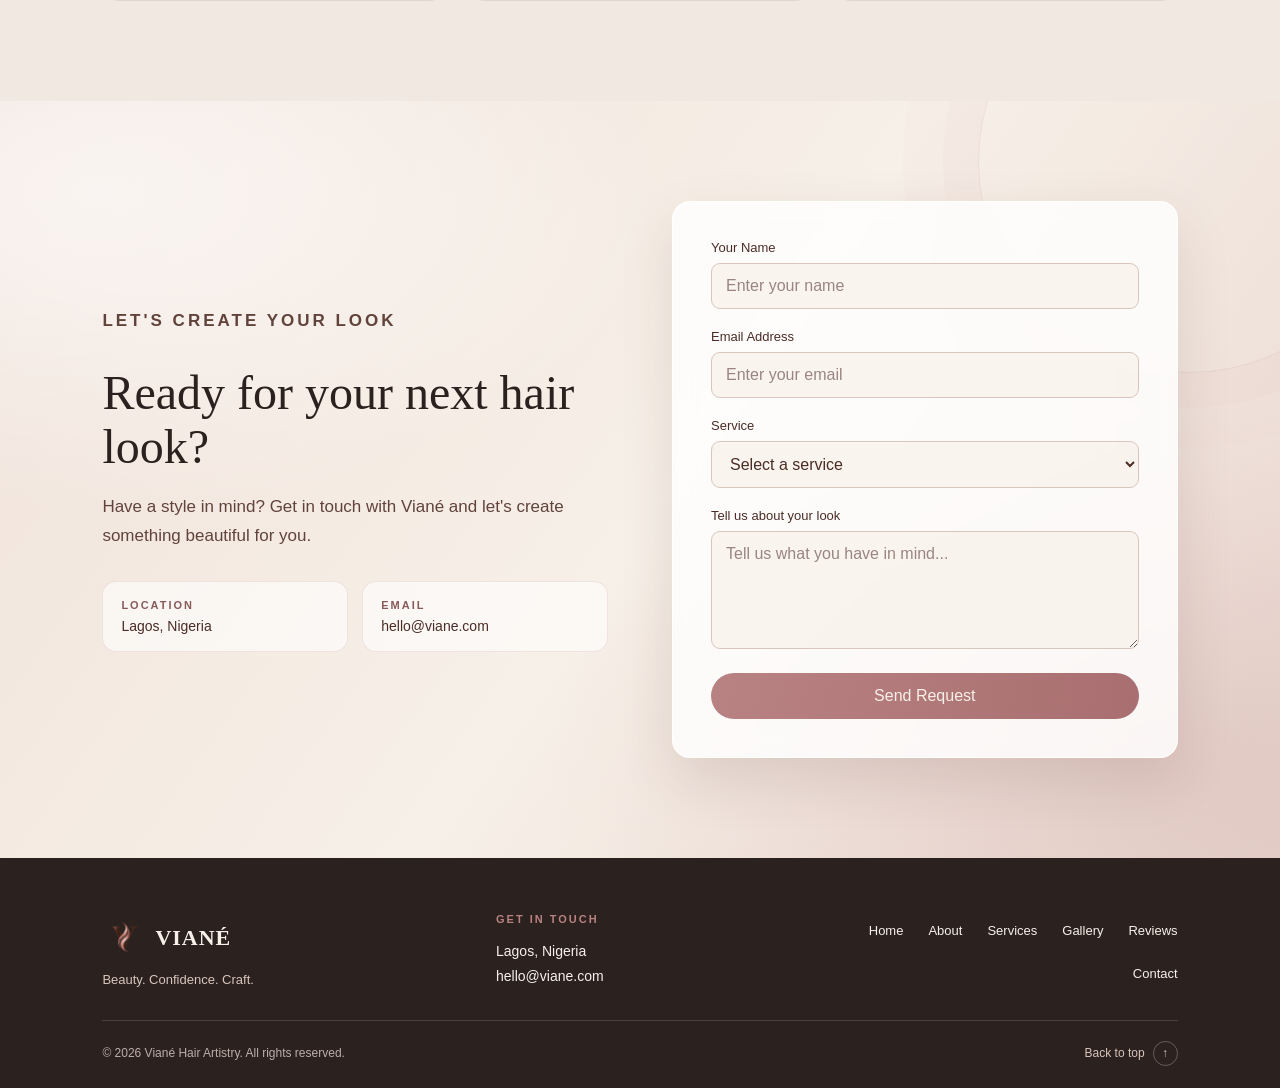
==== commit 7d69d77a: "improved the UI of the page and added a gallery section" ====
--- a/Viane_landing_page/index.html
+++ b/Viane_landing_page/index.html
@@ -8,7 +8,7 @@
     <title>VIANÉ HAIR ARTISTRY</title>
 
     <link rel="stylesheet" href="style.css">
-    <link rel="icon" href="Viane_logo.png" type="image/png">
+    <link rel="icon" href="images/Viane_logo.png" type="image/png">
 </head>
 
 <body>
@@ -17,9 +17,12 @@
 
     <header>
         <nav>
-
+            <!--Mobile hamburger button-->
+            <button class="menu-toggle" aria-label="Open navigation menu" aria-expanded="false">
+                ☰
+            </button>
             <a href="#home" class="brand">
-                <img src="Viane-logo.png" alt="Viané logo">
+                <img src="images/Viane-logo.png" alt="Viané logo">
                 <strong id="wordmark">VIANÉ</strong>
             </a>
 
@@ -27,6 +30,7 @@
                 <li><a href="#home">Home</a></li>
                 <li><a href="#about">About</a></li>
                 <li><a href="#services">Services</a></li>
+                <li><a href="#gallery">Gallery</a></li>
                 <li><a href="#reviews">Reviews</a></li>
                 <li><a href="#contact">Contact</a></li>
             </ul>
@@ -79,7 +83,7 @@
             <div class="hero-image">
 
                 <img
-                    src="hero.jpg"
+                    src="images/hero.jpg"
                     alt="Woman with beautifully styled hair"
                 >
 
@@ -87,7 +91,6 @@
 
         </section>
 
-
         <!-- ================= ABOUT ================= -->
 
         <section class="about" id="about">
@@ -95,7 +98,7 @@
             <div class="about-image">
 
                 <img
-                    src="about.jpg"
+                    src="images/about.jpg"
                     alt="Viané hair styling"
                 >
 
@@ -214,8 +217,8 @@
                 <article class="service-card">
 
                     <img
-                        src="knotless.jpg"
-                        alt="Knotless braids"
+                        src="images/medium knotless braids.jpg"
+                        alt="Long copper knotless braids"
                     >
 
                     <div class="service-content">
@@ -242,8 +245,8 @@
                 <article class="service-card">
 
                     <img
-                        src="cornrows.jpg"
-                        alt="Cornrows"
+                        src="images/about.jpg"
+                        alt="Cornrows with long red braids"
                     >
 
                     <div class="service-content">
@@ -270,8 +273,8 @@
                 <article class="service-card">
 
                     <img
-                        src="wiginstall.jpg"
-                        alt="Wig installation"
+                        src="images/wiginstall - Copy.jpg"
+                        alt="Sleek bob wig installation"
                     >
 
                     <div class="service-content">
@@ -298,8 +301,8 @@
                 <article class="service-card">
 
                     <img
-                        src="wigstyling.jpg"
-                        alt="Wig styling"
+                        src="images/hero.jpg"
+                        alt="Long black hair styled with soft waves"
                     >
 
                     <div class="service-content">
@@ -326,7 +329,7 @@
                 <article class="service-card">
 
                     <img
-                        src="natural-hair.jpg"
+                        src="images/natural-hair.jpg"
                         alt="Natural hair"
                     >
 
@@ -354,8 +357,8 @@
                 <article class="service-card">
 
                     <img
-                        src="custom-styles.jpg"
-                        alt="Custom hairstyle"
+                        src="images/@𝐒𝐒𝐀𝐔𝐍𝐓𝐈𝐒𝐓_.jpg"
+                        alt="Long voluminous curled hairstyle"
                     >
 
                     <div class="service-content">
@@ -380,6 +383,56 @@
 
         </section>
 
+        <!-- ================= STYLE GALLERY ================= -->
+
+        <section class="portfolio" id="gallery">
+
+            <div class="service-heading">
+
+                <p class="service-label">STYLE GALLERY</p>
+
+                <h2>A little inspiration for your next look.</h2>
+
+                <p>Explore a few of the styles Viané loves creating.</p>
+
+            </div>
+
+            <div class="portfolio-grid">
+
+                <figure class="portfolio-item">
+                    <img src="images/knotless.jpg" alt="Long knotless braid style">
+                    <figcaption>Knotless braids</figcaption>
+                </figure>
+
+                <figure class="portfolio-item">
+                    <img src="images/cornrows.jpg" alt="Neatly styled cornrows">
+                    <figcaption>Cornrow artistry</figcaption>
+                </figure>
+
+                <figure class="portfolio-item">
+                    <img src="images/wiginstall.jpg" alt="Finished wig installation">
+                    <figcaption>Wig installation</figcaption>
+                </figure>
+
+                <figure class="portfolio-item">
+                    <img src="images/wigstyling.jpg" alt="Styled wig with a polished finish">
+                    <figcaption>Wig styling</figcaption>
+                </figure>
+
+                <figure class="portfolio-item">
+                    <img src="images/natural-hair.jpg" alt="Natural hair style">
+                    <figcaption>Natural hair</figcaption>
+                </figure>
+
+                <figure class="portfolio-item">
+                    <img src="images/custom-styles.jpg" alt="Custom hairstyle created at Viané">
+                    <figcaption>Custom looks</figcaption>
+                </figure>
+
+            </div>
+
+        </section>
+
 
         <!-- ================= CTA BANNER ================= -->
 
@@ -437,7 +490,7 @@
                         <div class="review-avatar">
 
                             <img
-                                src="amara.jpg"
+                                src="images/amara.jpg"
                                 alt="Client portrait"
                             >
 
@@ -481,7 +534,7 @@
                         <div class="review-avatar">
 
                             <img
-                                src="chioma.jpg"
+                                src="images/chioma.jpg"
                                 alt="Client portrait"
                             >
 
@@ -525,7 +578,7 @@
                         <div class="review-avatar">
 
                             <img
-                                src="damiilola.jpg"
+                                src="images/damiilola.jpg"
                                 alt="Client portrait"
                             >
 
@@ -632,6 +685,7 @@
                             placeholder="Enter your name"
                             required
                         >
+                        <small id="check"></small>
 
                     </div>
 
@@ -734,7 +788,7 @@
 
                 <a href="#home">
                     <img
-                        src="Viane-logo.png"
+                        src="images/Viane-logo.png"
                         alt="Viané logo"
                     >
 
@@ -749,6 +803,16 @@
 
             </div>
 
+            <div class="footer-contact">
+
+                <h2>GET IN TOUCH</h2>
+
+                <p>Lagos, Nigeria</p>
+
+                <a href="mailto:hello@viane.com">hello@viane.com</a>
+
+            </div>
+
 
             <nav
                 class="footer-navigation"
@@ -776,6 +840,12 @@
                     </li>
 
                     <li>
+                        <a href="#gallery">
+                            Gallery
+                        </a>
+                    </li>
+
+                    <li>
                         <a href="#reviews">
                             Reviews
                         </a>
@@ -793,13 +863,112 @@
 
         </div>
 
-
-        <p class="copyright">
-            © 2026 Viané Hair Artistry. All rights reserved.
-        </p>
+        <div class="footer-bottom">
+            <p class="copyright">
+                © 2026 Viané Hair Artistry. All rights reserved.
+            </p>
+            <a class="footer-back-to-top" href="#home">
+                Back to top <span aria-hidden="true">↑</span>
+            </a>
+        </div>
 
     </footer>
 
 </body>
-
+<script>
+    const menuToggle = document.querySelector('.menu-toggle');
+    const navLinks = document.querySelector('.nav-links');
+
+    menuToggle.addEventListener('click', () => {
+        navLinks.classList.toggle('active');
+
+        const isOpen = navLinks.classList.contains('active');
+
+        menuToggle.setAttribute('aria-expanded', isOpen);
+        menuToggle.setAttribute(
+            'aria-label',
+            isOpen ? 'Close navigation menu' : 'Open navigation menu'
+        );
+
+        menuToggle.textContent = isOpen ? '✕' : '☰';
+    });
+
+    // Close the menu after a navigation link is clicked
+    navLinks.querySelectorAll('a').forEach(link => {
+        link.addEventListener('click', () => {
+            navLinks.classList.remove('active');
+            menuToggle.setAttribute('aria-expanded', 'false');
+            menuToggle.setAttribute('aria-label', 'Open navigation menu');
+            menuToggle.textContent = '☰';
+        });
+    });
+
+    const form = document.querySelector("form");
+    const small = document.querySelector("#check");
+    form.addEventListener("submit", function (event) {
+        event.preventDefault();
+        const data = Object.fromEntries(new FormData(form));
+        console.log(data);
+        console.log(data.name);
+        console.log(data.email);
+
+
+        if (data.name.length < 4) {
+            console.log("name is too short");
+            small.textContent = "name is too short";
+            small.style.color = "red";
+            // small.style.fontSize = "2px";
+        } else {
+             console.log("name is good");
+               small.textContent = "name is good";
+            small.style.color = "green";
+                        // small.style.fontSize = "2px"
+        }
+        if (!data.message) {
+            console.log("message is unavailable");
+
+        } else if(data.message.length > 3) {
+             console.log("please enter more");
+        }
+        else {
+             console.log("please enter new message");
+        }
+        // const data2 =new FormData(form);
+        // console.log(data2);
+    })
+
+    const color = "blue";
+    switch (color) {
+        case "red":
+            console.log("color is red");
+
+            
+            break;
+        case "blue":
+         console.log("color is blue");
+        
+            break;
+        default:
+            break;
+    }
+
+    const details = ["morning","afternoon" , "night"];
+    const fruits = ["banana","orange" , "apple"];
+    console.log(details);
+    const length = details.length;
+    console.log(length);
+    details[1] = "day";
+    details[3] = "midnight";
+    console.log(details);
+    details.pop();
+    console.log(details);
+    const joined = details.concat(fruits);
+    console.log(joined);
+    const contains = details.includes('morning');
+    console.log(contains);
+    details.push('care');
+    console.log(details);
+    details.splice(1 , 1);
+    console.log(details);
+</script>
 </html>
--- a/Viane_landing_page/style.css
+++ b/Viane_landing_page/style.css
@@ -17,6 +17,8 @@
     --light-section: #F1E9E1;
     --card-background: #F9EFE4;
     --border-color: #D8C5BC;
+    --shadow-soft: 0 18px 45px rgba(74, 44, 37, 0.09);
+    --radius-card: 18px;
 
 }
 
@@ -39,9 +41,17 @@
 
     color: var(--text);
 
-    font-family: Arial, Helvetica, sans-serif;
+    font-family: "Segoe UI", Arial, Helvetica, sans-serif;
 
     overflow-x: hidden;
+}
+
+h1,
+h2,
+h3,
+.brand strong,
+.footer-brand strong {
+    font-family: Georgia, "Times New Roman", serif;
 }
 
 img {
@@ -63,12 +73,26 @@
     font: inherit;
 }
 
+a:focus-visible,
+button:focus-visible,
+input:focus-visible,
+textarea:focus-visible,
+select:focus-visible {
+    outline: 3px solid rgba(185, 130, 130, 0.55);
+    outline-offset: 3px;
+}
+
 
 /* ================= HEADER ================= */
 
 header {
 
-    background-color: rgba(247, 240, 232, 0.96);
+    background: linear-gradient(
+        110deg,
+        rgba(232, 204, 198, 0.98) 0%,
+        rgba(247, 240, 232, 0.98) 48%,
+        rgba(239, 218, 210, 0.98) 100%
+    );
 
     position: sticky;
 
@@ -76,9 +100,38 @@
 
     z-index: 1000;
 
-    border-bottom: 1px solid rgba(74, 44, 37, 0.08);
+    border-bottom: 1px solid transparent;
 
     backdrop-filter: blur(8px);
+
+    box-shadow: 0 4px 16px rgba(74, 44, 37, 0.035);
+}
+
+header::after {
+    position: absolute;
+    right: 5%;
+    bottom: -1px;
+    left: 5%;
+    height: 1px;
+    background: linear-gradient(
+        90deg,
+        transparent,
+        rgba(185, 130, 130, 0.14) 18%,
+        rgba(216, 197, 188, 0.22) 50%,
+        rgba(185, 130, 130, 0.14) 82%,
+        transparent
+    );
+    content: "";
+    pointer-events: none;
+}
+.menu-toggle {
+    display: block;
+    border: none;
+    background: transparent;
+    color: var(--text);
+    font-size: 28px;
+    cursor: pointer;
+    padding: 5px;
 }
 
 nav {
@@ -89,6 +142,8 @@
 
     justify-content: space-between;
 
+    max-width: 1500px;
+    margin: 0 auto;
     padding: 15px 5%;
 
     gap: 30px;
@@ -186,9 +241,9 @@
 
 .Cta {
 
-    padding: 10px 25px;
-
-    border-radius: 20px;
+    padding: 12px 25px;
+
+    border-radius: 999px;
 
     background-color: var(--secondary-color);
 
@@ -209,13 +264,14 @@
 }
 
 
+
 /* ================= HERO ================= */
 
 .hero {
 
     display: flex;
 
-    min-height: 65vh;
+    min-height: 72vh;
 
     align-items: center;
 
@@ -223,14 +279,17 @@
 
     gap: 50px;
 
-    padding: 70px 5%;
+    padding: 78px 7%;
+    background:
+        radial-gradient(ellipse at 86% 22%, rgba(216, 197, 188, 0.42), transparent 34%),
+        var(--background-color);
 }
 
 .hero-content {
 
     flex: 1;
 
-    max-width: 600px;
+    max-width: 570px;
 
     animation: fadeUp 0.9s ease both;
 }
@@ -239,11 +298,11 @@
 
     color: var(--secondary-color);
 
-    font-size: 14px;
+    font-size: 12px;
 
     font-weight: bold;
 
-    letter-spacing: 3px;
+    letter-spacing: 3.5px;
 
     margin: 0 0 20px;
 }
@@ -252,22 +311,23 @@
 
     color: var(--primary-color);
 
-    font-size: 65px;
-
-    line-height: 1.1;
+    font-size: clamp(48px, 5.2vw, 72px);
+
+    line-height: 1.02;
 
     margin: 0 0 20px;
 
-    font-weight: 600;
+    font-weight: 500;
+    letter-spacing: -1.5px;
 }
 
 .hero-content > p:not(.eyebrow) {
 
     color: var(--primary-color);
 
-    font-size: 18px;
-
-    line-height: 1.7;
+    font-size: 17px;
+
+    line-height: 1.8;
 
     margin-bottom: 30px;
 }
@@ -278,14 +338,14 @@
 
     gap: 15px;
 
-    font-size: 18px;
+    font-size: 15px;
 
     flex-wrap: wrap;
 }
 
 .hero-btn {
 
-    padding: 14px 25px;
+    padding: 15px 26px;
 
     background-color: var(--secondary-color);
 
@@ -293,7 +353,8 @@
 
     text-decoration: none;
 
-    border-radius: 30px;
+    border-radius: 999px;
+    box-shadow: 0 10px 22px rgba(185, 130, 130, 0.22);
 }
 
 .hero-btn:hover {
@@ -313,9 +374,9 @@
 
     border: 1.5px solid var(--secondary-color);
 
-    padding: 14px 25px;
-
-    border-radius: 30px;
+    padding: 15px 26px;
+
+    border-radius: 999px;
 }
 
 .hero-btn-secondary:hover {
@@ -336,6 +397,7 @@
     justify-content: center;
 
     animation: fadeIn 1s ease both;
+    min-width: 0;
 }
 
 .hero-image img {
@@ -344,13 +406,15 @@
 
     width: 100%;
 
-    max-width: 750px;
-
-    height: 450px;
+    max-width: 760px;
+
+    height: clamp(350px, 40vw, 520px);
 
     object-fit: cover;
 
-    border-radius: 30px;
+    border-radius: 32px;
+
+    box-shadow: var(--shadow-soft);
 
     transition: transform 0.5s ease;
 }
@@ -359,7 +423,6 @@
     transform: scale(1.015);
 }
 
-
 /* ================= ABOUT ================= */
 
 .about {
@@ -368,241 +431,267 @@
 
     align-items: center;
 
-    gap: 80px;
+    gap: 72px;
+
+    padding: 110px 8%;
+
+    background-color: var(--light-section);
+}
+
+.about-image {
+
+    flex: 1;
+
+    animation: fadeLeft 0.9s ease both;
+}
+
+.about-content {
+
+    flex: 1;
+
+    animation: fadeRight 0.9s ease both;
+}
+
+.about-image img {
+
+    width: 100%;
+
+    height: 520px;
+
+    border-radius: var(--radius-card);
+
+    object-fit: cover;
+
+    object-position: center 12%;
+
+    display: block;
+}
+
+.about-label {
+
+    color: var(--secondary-color);
+
+    font-size: 12px;
+
+    letter-spacing: 3px;
+
+    font-weight: 600;
+
+    margin-bottom: 20px;
+}
+
+.about-content h2 {
+
+    color: var(--primary-color);
+
+    font-size: clamp(38px, 4vw, 52px);
+
+    line-height: 1.08;
+
+    margin: 0 0 25px;
+}
+
+.about-content p:not(.about-label) {
+
+    font-size: 17px;
+
+    line-height: 1.6;
+
+    margin-bottom: 18px;
+
+    max-width: 520px;
+}
+
+.about-features {
+
+    display: flex;
+
+    gap: 12px;
+
+    margin-top: 35px;
+}
+
+.about-feature {
+
+    flex: 1;
+
+    display: flex;
+
+    flex-direction: column;
+
+    gap: 8px;
+
+    padding: 16px;
+
+    border: 1px solid rgba(216, 197, 188, 0.75);
+
+    border-radius: 14px;
+
+    background-color: rgba(255, 255, 255, 0.48);
+}
+
+.about-feature:first-child {
+
+    border-left: 1px solid rgba(216, 197, 188, 0.75);
+}
+
+.feature-icon {
+
+    color: var(--secondary-color);
+
+    font-size: 24px;
+
+    flex-shrink: 0;
+}
+
+.about-feature h4 {
+
+    color: var(--text);
+
+    font-size: 12px;
+
+    letter-spacing: 0.7px;
+
+    margin: 0 0 4px;
+}
+
+.about-feature p {
+
+    font-size: 13px !important;
+
+    line-height: 1.6 !important;
+
+    margin: 0 !important;
+}
+
+
+/* ================= SERVICES ================= */
+
+.services {
 
     padding: 100px 8%;
 
-    background-color: var(--light-section);
-}
-
-.about-image {
-
-    flex: 1;
-
-    animation: fadeLeft 0.9s ease both;
-}
-
-.about-content {
-
-    flex: 1;
-
-    animation: fadeRight 0.9s ease both;
-}
-
-.about-image img {
-
-    width: 100%;
-
-    height: 500px;
-
-    border-radius: 22px;
-
-    object-fit: cover;
-
-    object-position: center 12%;
-
-    display: block;
-}
-
-.about-label {
+    background:
+        linear-gradient(180deg, #FBF7F1 0%, var(--background-color) 24%);
+}
+
+.service-heading {
+
+    margin-bottom: 20px;
+
+    text-align: center;
+}
+
+.service-label {
 
     color: var(--secondary-color);
 
-    font-size: 28px;
+    font-size: 12px;
 
     letter-spacing: 3px;
 
     font-weight: 600;
 
-    margin-bottom: 20px;
-}
-
-.about-content h2 {
+    margin: 0 0 15px;
+}
+
+.service-heading h2 {
 
     color: var(--primary-color);
 
-    font-size: 48px;
-
-    line-height: 1.1;
-
-    margin: 0 0 25px;
-}
-
-.about-content p:not(.about-label) {
+    font-size: clamp(34px, 4vw, 46px);
+
+    font-weight: 500;
+
+    margin: 5px 0 6px;
+}
+
+.service-heading > p:last-child {
 
     color: var(--text);
 
-    font-size: 20px;
-
-    line-height: 1.6;
-
-    margin-bottom: 18px;
-
-    max-width: 520px;
-}
-
-.about-features {
+    font-size: 16px;
+
+    line-height: 1.7;
+
+    max-width: 560px;
+
+    margin: 10px auto 5px;
+}
+
+.services-container {
+
+    display: grid;
+
+    grid-template-columns: repeat(3, 1fr);
+
+    gap: 24px;
+
+    margin-top: 40px;
+}
+
+.service-card {
 
     display: flex;
 
-    margin-top: 35px;
-}
-
-.about-feature {
-
-    flex: 1;
-
-    display: flex;
-
-    gap: 15px;
-
-    padding: 0 25px;
-
-    border-left: 1px solid var(--border-color);
-}
-
-.about-feature:first-child {
-
-    border-left: none;
-
-    padding-left: 0;
-}
-
-.feature-icon {
-
-    color: var(--secondary-color);
-
-    font-size: 28px;
-
-    flex-shrink: 0;
-}
-
-.about-feature h4 {
-
-    color: var(--text);
-
-    font-size: 18px;
-
-    letter-spacing: 1px;
-
-    margin: 0 0 12px;
-}
-
-.about-feature p {
-
-    font-size: 16px !important;
-
-    line-height: 1.6 !important;
-
-    margin: 0 !important;
-}
-
-
-/* ================= SERVICES ================= */
-
-.services {
-
-    padding: 75px 8%;
-
-    background-color: var(--background-color);
-}
-
-.service-heading {
-
-    margin-bottom: 20px;
-
-    text-align: center;
-}
-
-.service-label {
-
-    color: var(--secondary-color);
-
-    font-size: 28px;
-
-    letter-spacing: 3px;
-
-    font-weight: 600;
-
-    margin: 0 0 15px;
-}
-
-.service-heading h2 {
-
-    color: var(--primary-color);
-
-    font-size: 34px;
-
-    font-weight: 400;
-
-    margin: 5px 0 6px;
-}
-
-.service-heading > p:last-child {
-
-    color: var(--text);
-
-    font-size: 18px;
-
-    margin: 0 0 5px;
-}
-
-.services-container {
-
-    display: grid;
-
-    grid-template-columns: repeat(3, 1fr);
-
-    gap: 28px 24px;
-
-    margin-top: 40px;
-}
-
-.service-card {
-
-    display: flex;
-
     flex-direction: column;
 
-    align-items: center;
-
-    gap: 18px;
-
-    padding: 15px;
-
-    min-height: 20vh;
-
-    border: 2px solid var(--secondary-color);
-
-    border-radius: 7px;
-
-    background-color: var(--card-background);
+    align-items: stretch;
+
+    gap: 16px;
+
+    padding: 12px 12px 22px;
+
+    min-height: 0;
+
+    border: 1px solid rgba(216, 197, 188, 0.65);
+
+    border-radius: var(--radius-card);
+
+    background-color: rgba(255, 255, 255, 0.72);
 
     transition:
         transform 0.35s ease,
         box-shadow 0.35s ease;
+    overflow: hidden;
 }
 
 .service-card:hover {
 
     transform: translateY(-7px);
 
-    box-shadow: 0 15px 30px rgba(74, 44, 37, 0.10);
+    box-shadow: var(--shadow-soft);
+}
+
+.service-card:focus-within {
+
+    box-shadow: var(--shadow-soft);
+
+    transform: translateY(-4px);
 }
 
 .service-card img {
 
-    width: 90%;
-
-    height: 40vh;
+    width: 100%;
+
+    height: auto;
+
+    aspect-ratio: 1.2;
 
     object-fit: cover;
 
-    border-radius: 7px;
+    border-radius: 12px;
 
     flex-shrink: 0;
 
     transition: transform 0.4s ease;
+}
+
+.service-card:nth-child(1) img,
+.service-card:nth-child(2) img,
+.service-card:last-child img {
+
+    object-position: center top;
 }
 
 .service-card:hover img {
@@ -613,16 +702,16 @@
 
     flex: 1;
 
-    width: 90%;
-
-    padding-bottom: 8px;
+    width: 100%;
+
+    padding: 0 8px;
 }
 
 .service-content h3 {
 
     color: var(--text);
 
-    font-size: 20px;
+    font-size: 23px;
 
     margin: 0 0 7px;
 }
@@ -631,147 +720,250 @@
 
     color: var(--text);
 
+    font-size: 15px;
+
+    line-height: 1.4;
+
+    margin: 0 0 12px;
+}
+
+.service-content a {
+
+    color: #885a5a;
+
+    font-size: 14px;
+
+    font-weight: 600;
+
+    text-decoration: none;
+    display: inline-flex;
+    align-items: center;
+    gap: 5px;
+}
+
+.service-content a:hover {
+
+    color: var(--primary-color);
+
+    gap: 9px;
+}
+
+/* ================= STYLE GALLERY ================= */
+
+.portfolio {
+
+    padding: 100px 8%;
+
+    background:
+        radial-gradient(ellipse at 92% 8%, rgba(216, 197, 188, 0.28), transparent 34%),
+        var(--light-section);
+}
+
+.portfolio .service-heading {
+
+    margin-bottom: 38px;
+}
+
+.portfolio-grid {
+
+    display: grid;
+
+    grid-template-columns: repeat(3, minmax(0, 1fr));
+
+    gap: 22px;
+
+    max-width: 1400px;
+
+    margin: 0 auto;
+}
+
+.portfolio-item {
+
+    position: relative;
+
+    overflow: hidden;
+
+    aspect-ratio: 0.95;
+
+    margin: 0;
+
+    border-radius: var(--radius-card);
+
+    background-color: var(--border-color);
+
+    box-shadow: 0 12px 30px rgba(74, 44, 37, 0.08);
+}
+
+.portfolio-item::after {
+
+    position: absolute;
+
+    inset: 45% 0 0;
+
+    background: linear-gradient(transparent, rgba(43, 33, 30, 0.72));
+
+    content: "";
+
+    pointer-events: none;
+}
+
+.portfolio-item img {
+
+    display: block;
+
+    width: 100%;
+
+    height: 100%;
+
+    object-fit: cover;
+
+    transition: transform 0.55s ease;
+}
+
+.portfolio-item:hover img {
+
+    transform: scale(1.055);
+}
+
+.portfolio-item figcaption {
+
+    position: absolute;
+
+    z-index: 1;
+
+    right: 22px;
+
+    bottom: 20px;
+
+    left: 22px;
+
+    color: var(--white);
+
+    font-family: Georgia, "Times New Roman", serif;
+
+    font-size: 21px;
+}
+
+
+/* ================= CTA BANNER ================= */
+
+.cta-banner {
+
+    padding: 100px 8%;
+
+    background:
+        radial-gradient(ellipse at 50% 0%, rgba(185, 130, 130, 0.3), transparent 55%),
+        var(--primary-color);
+
+    text-align: center;
+
+    color: var(--background-color);
+}
+
+.cta-content {
+
+    max-width: 750px;
+
+    margin: auto;
+
+    animation: fadeUp 0.8s ease both;
+}
+
+.cta-label {
+
+    color: var(--secondary-color);
+
+    font-size: 14px;
+
+    font-weight: 600;
+
+    letter-spacing: 3px;
+
+    margin: 0 0 15px;
+}
+
+.cta-banner h2 {
+
+    font-size: clamp(34px, 4vw, 48px);
+
+    line-height: 1.2;
+
+    font-weight: 400;
+
+    margin: 0 0 15px;
+}
+
+.cta-banner p:not(.cta-label) {
+
     font-size: 17px;
 
-    line-height: 1.4;
-
-    margin: 0 0 12px;
-}
-
-.service-content a {
+    line-height: 1.7;
+
+    margin-bottom: 30px;
+}
+
+.cta-banner-btn {
+
+    display: inline-block;
+
+    padding: 14px 28px;
+
+    border-radius: 999px;
+
+    background-color: var(--secondary-color);
+
+    color: var(--background-color);
+
+    text-decoration: none;
+}
+
+.cta-banner-btn:hover {
+
+    background-color: var(--background-color);
+
+    color: var(--primary-color);
+
+    transform: translateY(-3px);
+}
+
+
+/* ================= REVIEWS ================= */
+
+.reviews {
+
+    padding: 100px 8%;
+
+    background-color: var(--light-section);
+}
+
+.reviews-heading {
+
+    margin-bottom: 20px;
+
+    text-align: center;
+}
+
+.reviews-label {
 
     color: var(--secondary-color);
 
-    font-size: 15px;
-
-    text-decoration: none;
-}
-
-.service-content a:hover {
+    font-size: 12px;
+
+    letter-spacing: 3px;
+
+    font-weight: 600;
+
+    margin: 0 0 15px;
+}
+
+.reviews-heading h2 {
 
     color: var(--primary-color);
 
-    padding-left: 4px;
-}
-
-
-/* ================= CTA BANNER ================= */
-
-.cta-banner {
-
-    padding: 90px 8%;
-
-    background-color: var(--primary-color);
-
-    text-align: center;
-
-    color: var(--background-color);
-}
-
-.cta-content {
-
-    max-width: 750px;
-
-    margin: auto;
-
-    animation: fadeUp 0.8s ease both;
-}
-
-.cta-label {
-
-    color: var(--secondary-color);
-
-    font-size: 14px;
-
-    font-weight: 600;
-
-    letter-spacing: 3px;
-
-    margin: 0 0 15px;
-}
-
-.cta-banner h2 {
-
-    font-size: 42px;
-
-    line-height: 1.2;
+    font-size: clamp(32px, 3.5vw, 42px);
 
     font-weight: 400;
 
-    margin: 0 0 15px;
-}
-
-.cta-banner p:not(.cta-label) {
-
-    font-size: 17px;
-
-    line-height: 1.7;
-
-    margin-bottom: 30px;
-}
-
-.cta-banner-btn {
-
-    display: inline-block;
-
-    padding: 14px 28px;
-
-    border-radius: 30px;
-
-    background-color: var(--secondary-color);
-
-    color: var(--background-color);
-
-    text-decoration: none;
-}
-
-.cta-banner-btn:hover {
-
-    background-color: var(--background-color);
-
-    color: var(--primary-color);
-
-    transform: translateY(-3px);
-}
-
-
-/* ================= REVIEWS ================= */
-
-.reviews {
-
-    padding: 80px 8%;
-
-    background-color: #D8C5BC;
-}
-
-.reviews-heading {
-
-    margin-bottom: 20px;
-
-    text-align: center;
-}
-
-.reviews-label {
-
-    color: var(--text);
-
-    font-size: 28px;
-
-    letter-spacing: 3px;
-
-    font-weight: 600;
-
-    margin: 0 0 15px;
-}
-
-.reviews-heading h2 {
-
-    color: var(--primary-color);
-
-    font-size: 32px;
-
-    font-weight: 400;
-
     margin: 5px auto;
 
     max-width: 700px;
@@ -796,15 +988,15 @@
 
     flex-direction: column;
 
-    padding: 28px;
-
-    min-height: 270px;
-
-    border: 2px solid var(--secondary-color);
-
-    border-radius: 7px;
-
-    background-color: var(--card-background);
+    padding: 30px;
+
+    min-height: 250px;
+
+    border: 1px solid rgba(216, 197, 188, 0.7);
+
+    border-radius: var(--radius-card);
+
+    background-color: rgba(255, 255, 255, 0.78);
 
     transition:
         transform 0.35s ease,
@@ -815,7 +1007,7 @@
 
     transform: translateY(-6px);
 
-    box-shadow: 0 15px 30px rgba(74, 44, 37, 0.10);
+    box-shadow: var(--shadow-soft);
 }
 
 .review-top {
@@ -853,7 +1045,7 @@
 
 .stars {
 
-    color: var(--secondary-color);
+    color: #A56E58;
 
     font-size: 13px;
 
@@ -889,9 +1081,43 @@
 
 .contact {
 
-    padding: 90px 8%;
-
-    background-color: var(--background-color);
+    padding: 100px 8%;
+
+    position: relative;
+
+    isolation: isolate;
+
+    overflow: hidden;
+
+    background:
+        radial-gradient(ellipse at 8% 12%, rgba(255, 255, 255, 0.62), transparent 34%),
+        radial-gradient(ellipse at 92% 88%, rgba(185, 130, 130, 0.2), transparent 38%),
+        linear-gradient(125deg, #F0E2DA 0%, #F7F0E8 52%, #EAD8D1 100%);
+}
+
+.contact::before {
+
+    position: absolute;
+
+    z-index: -1;
+
+    top: -150px;
+
+    right: -120px;
+
+    width: 420px;
+
+    height: 420px;
+
+    border: 1px solid rgba(185, 130, 130, 0.16);
+
+    border-radius: 50%;
+
+    content: "";
+
+    box-shadow:
+        0 0 0 35px rgba(185, 130, 130, 0.035),
+        0 0 0 75px rgba(185, 130, 130, 0.025);
 }
 
 .contact-container {
@@ -900,13 +1126,15 @@
 
     grid-template-columns: 1fr 1fr;
 
-    gap: 80px;
+    gap: 64px;
 
     align-items: center;
 
     max-width: 1200px;
 
     margin: 0 auto;
+
+    position: relative;
 }
 
 .contact-content {
@@ -916,70 +1144,87 @@
 
 .contact-label {
 
-    color: var(--secondary-color);
+    color: #885A5A;
+
+    font-size: 12px;
+
+    letter-spacing: 3px;
+
+    font-weight: 600;
+
+    margin: 0 0 15px;
+}
+
+.contact-content h2 {
+
+    color: var(--primary-color);
+
+    font-size: clamp(36px, 4vw, 48px);
+
+    line-height: 1.15;
+
+    font-weight: 400;
+
+    margin: 0 0 20px;
+}
+
+.contact-content > p {
+
+    color: var(--text);
+
+    font-size: 17px;
+
+    line-height: 1.7;
+
+    max-width: 500px;
+
+    margin-bottom: 30px;
+
+    color: #61433C;
+}
+
+.contact-details {
+
+    display: flex;
+
+    gap: 14px;
+
+    margin-top: 30px;
+}
+
+.contact-details > div {
+
+    flex: 1;
+
+    padding: 17px 18px;
+
+    border: 1px solid rgba(185, 130, 130, 0.18);
+
+    border-radius: 14px;
+
+    background-color: rgba(255, 255, 255, 0.58);
+}
+
+.contact-details h4 {
+
+    color: #885A5A;
+
+    font-size: 11px;
+
+    letter-spacing: 2px;
+
+    margin: 0 0 7px;
+}
+
+.contact-details p {
+
+    color: var(--text);
 
     font-size: 14px;
 
-    letter-spacing: 3px;
-
-    font-weight: 600;
-
-    margin: 0 0 15px;
-}
-
-.contact-content h2 {
-
-    color: var(--primary-color);
-
-    font-size: 45px;
-
-    line-height: 1.15;
-
-    font-weight: 400;
-
-    margin: 0 0 20px;
-}
-
-.contact-content > p {
-
-    color: var(--text);
-
-    font-size: 17px;
-
-    line-height: 1.7;
-
-    max-width: 500px;
-
-    margin-bottom: 30px;
-}
-
-.contact-details {
-
-    display: flex;
-
-    gap: 50px;
-
-    margin-top: 30px;
-}
-
-.contact-details h4 {
-
-    color: var(--secondary-color);
-
-    font-size: 11px;
-
-    letter-spacing: 2px;
-
-    margin: 0 0 7px;
-}
-
-.contact-details p {
-
-    color: var(--text);
-
-    font-size: 14px;
-
     margin: 0;
+
+    overflow-wrap: anywhere;
 }
 
 
@@ -987,13 +1232,17 @@
 
 .contact-form {
 
-    padding: 35px;
-
-    background-color: var(--light-section);
-
-    border: 1px solid var(--border-color);
-
-    border-radius: 10px;
+    padding: 38px;
+
+    background: rgba(255, 255, 255, 0.82);
+
+    border: 1px solid rgba(255, 255, 255, 0.85);
+
+    border-radius: var(--radius-card);
+
+    box-shadow: 0 22px 55px rgba(74, 44, 37, 0.12);
+
+    backdrop-filter: blur(10px);
 
     animation: fadeRight 0.8s ease both;
 }
@@ -1024,9 +1273,9 @@
 
     border: 1px solid var(--border-color);
 
-    border-radius: 5px;
-
-    background-color: var(--background-color);
+    border-radius: 9px;
+
+    background-color: rgba(247, 240, 232, 0.68);
 
     color: var(--text);
 
@@ -1062,9 +1311,9 @@
 
     border: none;
 
-    border-radius: 25px;
-
-    background-color: var(--secondary-color);
+    border-radius: 999px;
+
+    background: linear-gradient(100deg, #B98282, #A96F70);
 
     color: var(--background-color);
 
@@ -1082,12 +1331,38 @@
     transform: translateY(-2px);
 }
 
+.about-content h2,
+.service-heading h2,
+.reviews-heading h2,
+.cta-banner h2,
+.contact-content h2 {
+
+    font-size: clamp(32px, 3.8vw, 48px);
+
+    line-height: 1.12;
+
+    font-weight: 500;
+}
+
+.about-label,
+.service-label,
+.reviews-label,
+.cta-label,
+.contact-label {
+
+    font-size: 12px;
+
+    letter-spacing: 3px;
+
+    font-weight: 600;
+}
+
 
 /* ================= FOOTER ================= */
 
 .site-footer {
 
-    padding: 45px 8% 20px;
+    padding: 55px 8% 22px;
 
     background-color: var(--primary-color);
 
@@ -1096,91 +1371,219 @@
 
 .footer-container {
 
+    display: grid;
+
+    grid-template-columns: 1.2fr 1fr 1.2fr;
+
+    justify-content: space-between;
+
+    align-items: center;
+
+    gap: 48px;
+
+    padding-bottom: 30px;
+
+    border-bottom: 1px solid rgba(247, 240, 232, 0.15);
+
+    max-width: 1400px;
+
+    margin: 0 auto;
+}
+
+.footer-brand > a {
+
     display: flex;
 
+    align-items: center;
+
+    gap: 8px;
+
+    text-decoration: none;
+}
+
+.footer-brand img {
+
+    width: 45px;
+
+    height: auto;
+}
+
+.footer-brand strong {
+
+    color: var(--background-color);
+
+    font-size: 22px;
+
+    letter-spacing: 1px;
+}
+
+.footer-brand p {
+
+    color: #D8C5BC;
+
+    font-size: 13px;
+
+    margin: 12px 0 0;
+}
+
+.footer-navigation {
+
+    max-width: none;
+
+    margin: 0;
+
+    padding: 0;
+}
+
+.footer-contact h2 {
+
+    color: var(--secondary-color);
+
+    font-family: "Segoe UI", Arial, Helvetica, sans-serif;
+
+    font-size: 11px;
+
+    font-weight: 600;
+
+    letter-spacing: 2px;
+
+    margin: 0 0 14px;
+}
+
+.footer-contact a {
+
+    display: block;
+
+    width: fit-content;
+
+    color: #F7F0E8;
+
+    font-size: 14px;
+
+    line-height: 1.8;
+
+    text-decoration: none;
+}
+
+.footer-contact p {
+
+    color: #F7F0E8;
+
+    font-size: 14px;
+
+    line-height: 1.8;
+
+    margin: 0;
+}
+
+.footer-contact a:hover {
+
+    color: #E5BDB8;
+}
+
+.footer-navigation ul {
+
+    display: flex;
+
+    justify-content: flex-end;
+
+    flex-wrap: wrap;
+
+    gap: 25px;
+
+    list-style: none;
+
+    margin: 0;
+
+    padding: 0;
+}
+
+.footer-navigation a {
+
+    color: var(--background-color);
+
+    text-decoration: none;
+
+    font-size: 13px;
+}
+
+.footer-navigation a:hover {
+
+    color: var(--secondary-color);
+}
+
+.copyright {
+
+    color: #BDAEA8;
+
+    font-size: 12px;
+
+    margin: 0;
+}
+
+.footer-bottom {
+
+    display: flex;
+
+    align-items: center;
+
     justify-content: space-between;
 
+    gap: 20px;
+
+    max-width: 1400px;
+
+    margin: 20px auto 0;
+}
+
+.footer-back-to-top {
+
+    display: inline-flex;
+
     align-items: center;
 
-    gap: 40px;
-
-    padding-bottom: 30px;
-
-    border-bottom: 1px solid rgba(247, 240, 232, 0.15);
-}
-
-.footer-brand > a {
-
-    display: flex;
-
-    align-items: center;
-
     gap: 8px;
 
+    color: #D8C5BC;
+
+    font-size: 12px;
+
     text-decoration: none;
 }
 
-.footer-brand img {
-
-    width: 45px;
-
-    height: auto;
-}
-
-.footer-brand strong {
-
-    color: var(--background-color);
-
-    font-size: 22px;
-
-    letter-spacing: 1px;
-}
-
-.footer-brand p {
-
-    color: #D8C5BC;
-
-    font-size: 13px;
-
-    margin: 12px 0 0;
-}
-
-.footer-navigation ul {
-
-    display: flex;
-
-    gap: 25px;
-
-    list-style: none;
-
-    margin: 0;
-
-    padding: 0;
-}
-
-.footer-navigation a {
-
-    color: var(--background-color);
-
-    text-decoration: none;
-
-    font-size: 13px;
-}
-
-.footer-navigation a:hover {
-
-    color: var(--secondary-color);
-}
-
-.copyright {
-
-    text-align: center;
-
-    color: #BDAEA8;
-
-    font-size: 11px;
-
-    margin: 20px 0 0;
+.footer-back-to-top span {
+
+    display: grid;
+
+    width: 25px;
+
+    height: 25px;
+
+    place-items: center;
+
+    border: 1px solid rgba(216, 197, 188, 0.35);
+
+    border-radius: 50%;
+
+    transition:
+        color 0.3s ease,
+        background-color 0.3s ease,
+        border-color 0.3s ease,
+        transform 0.3s ease;
+}
+
+.footer-back-to-top:hover {
+
+    color: #FFFFFF;
+}
+
+.footer-back-to-top:hover span {
+
+    transform: translateY(-2px);
+
+    border-color: var(--secondary-color);
+
+    background-color: var(--secondary-color);
 }
 
 
@@ -1248,6 +1651,9 @@
 
         transform: translateX(0);
     }
+}
+.menu-toggle {
+    display: none;
 }
 
 
@@ -1307,8 +1713,8 @@
     }
 
     .about-feature {
-        border-left: none;
-        padding: 0;
+        border: 1px solid rgba(216, 197, 188, 0.75);
+        padding: 16px;
     }
 
     .services,
@@ -1322,6 +1728,10 @@
         grid-template-columns: repeat(2, 1fr);
     }
 
+    .portfolio-grid {
+        grid-template-columns: repeat(2, minmax(0, 1fr));
+    }
+
     .reviews-container {
         grid-template-columns: repeat(2, 1fr);
     }
@@ -1346,65 +1756,67 @@
     header {
         position: relative;
     }
-
-    nav {
-
-        flex-wrap: wrap;
-
-        justify-content: center;
-
-        padding: 15px 5%;
-    }
-
-    .brand {
-
-        flex: initial;
-
-        margin: 0;
-
-        width: 100%;
-
-        justify-content: center;
-    }
-
-    .brand img {
-        width: 42px;
-    }
-
-    #wordmark {
-        font-size: 24px;
-    }
-
-    .nav-links {
-
-        order: 3;
-
-        flex: initial;
-
-        width: 100%;
-
-        justify-content: center;
-
-        flex-wrap: wrap;
-
-        gap: 15px 22px;
-    }
+    .menu-toggle {
+    display: block;
+    border: none;
+    background: transparent;
+    color: var(--text);
+    font-size: 28px;
+    cursor: pointer;
+    padding: 5px;
+}
+
+   nav {
+    display: flex;
+    flex-wrap: wrap;
+    justify-content: space-between;
+    align-items: center;
+    padding: 15px 5%;
+}
+
+.brand {
+    flex: initial;
+    margin: 0;
+    width: auto;
+    justify-content: flex-start;
+}
+
+.brand img {
+    width: 42px;
+}
+
+#wordmark {
+    font-size: 24px;
+}
+
+.nav-links {
+    display: none;
+    order: 3;
+    flex: 0 0 100%;
+    width: 100%;
+    flex-direction: column;
+    align-items: center;
+    gap: 20px;
+    margin-top: 20px;
+    padding: 20px 0;
+    border-top: 1px solid var(--border-color);
+}
+
+.nav-links.active {
+    display: flex;
+}
 
     .nav-links a {
         font-size: 13px;
     }
 
-    .Cta {
-        position: absolute;
-
-        right: 5%;
-
-        top: 15px;
-
-        padding: 8px 14px;
-
-        font-size: 12px;
-    }
+.Cta {
+    display: inline-flex;
+    align-items: center;
+    justify-content: center;
+    padding: 10px 16px;
+    font-size: 13px;
+}
 
 
     /* HERO */
@@ -1453,11 +1865,13 @@
 
         font-size: 14px;
     }
-
+    .hero-image {
+        order: -1;
+    }
     .hero-image img {
-        height: 380px;
-
-        border-radius: 20px;
+        height: auto;
+        aspect-ratio: 1.2;
+        border-radius: 26px;
     }
 
 
@@ -1479,7 +1893,7 @@
     }
 
     .about-label {
-        font-size: 18px;
+        font-size: 12px;
 
         letter-spacing: 2px;
     }
@@ -1513,7 +1927,7 @@
     }
 
     .service-label {
-        font-size: 18px;
+        font-size: 12px;
 
         letter-spacing: 2px;
     }
@@ -1581,7 +1995,7 @@
     }
 
     .reviews-label {
-        font-size: 18px;
+        font-size: 12px;
 
         letter-spacing: 2px;
     }
@@ -1649,20 +2063,64 @@
 
     .footer-container {
 
+        grid-template-columns: 1fr;
+
+        align-items: center;
+
+        text-align: center;
+    }
+
+    .footer-contact a {
+
+        width: auto;
+    }
+
+    .footer-navigation ul {
+
+        flex-wrap: wrap;
+
+        justify-content: center;
+
+        gap: 15px 20px;
+    }
+
+    .footer-bottom {
+
         flex-direction: column;
 
-        align-items: center;
-
         text-align: center;
     }
 
-    .footer-navigation ul {
-
-        flex-wrap: wrap;
-
-        justify-content: center;
-
-        gap: 15px 20px;
+    .portfolio {
+        padding: 70px 6%;
+    }
+
+    .portfolio-grid {
+        gap: 16px;
+    }
+
+    .portfolio-item figcaption {
+        right: 14px;
+        bottom: 14px;
+        left: 14px;
+        font-size: 17px;
+    }
+
+    .about-content h2,
+    .service-heading h2,
+    .reviews-heading h2,
+    .cta-banner h2,
+    .contact-content h2 {
+        font-size: 32px;
+    }
+
+    .about-label,
+    .service-label,
+    .reviews-label,
+    .cta-label,
+    .contact-label {
+        font-size: 12px;
+        letter-spacing: 2px;
     }
 
 }
@@ -1673,7 +2131,9 @@
 @media (max-width: 480px) {
 
     .Cta {
-        display: none;
+        display: inline-flex;
+        padding: 9px 13px;
+        font-size: 12px;
     }
 
     .nav-links {
@@ -1701,7 +2161,9 @@
     }
 
     .hero-image img {
-        height: 330px;
+        height: auto;
+        aspect-ratio: 1.05;
+        border-radius: 22px;
     }
 
     .about-content h2 {
@@ -1718,6 +2180,29 @@
 
     .contact-content h2 {
         font-size: 32px;
+    }
+
+    .portfolio-grid {
+        gap: 12px;
+    }
+
+    .portfolio-item {
+        border-radius: 12px;
+    }
+
+    .portfolio-item figcaption {
+        right: 10px;
+        bottom: 10px;
+        left: 10px;
+        font-size: 15px;
+    }
+
+    .about-content h2,
+    .service-heading h2,
+    .reviews-heading h2,
+    .cta-banner h2,
+    .contact-content h2 {
+        font-size: 30px;
     }
 
 }
@@ -1744,4 +2229,4 @@
         scroll-behavior: auto !important;
     }
 
-}+}
